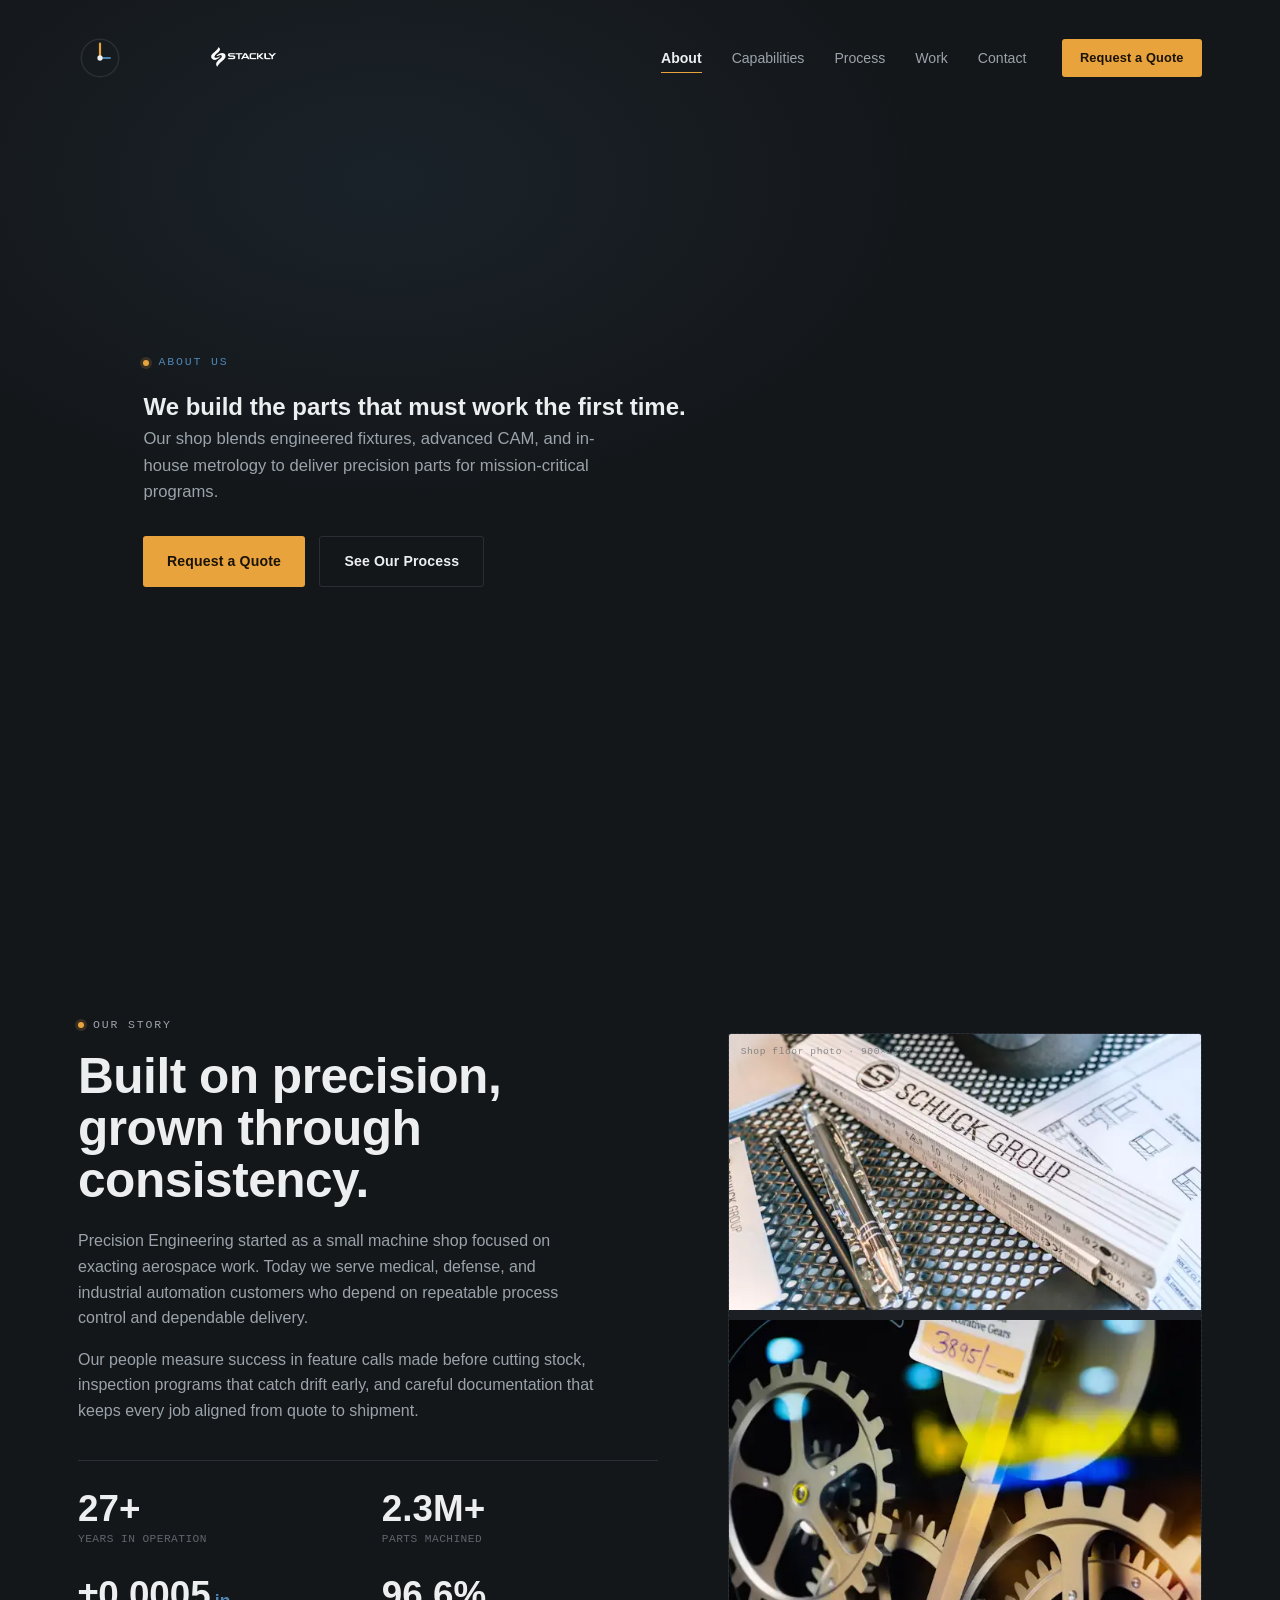
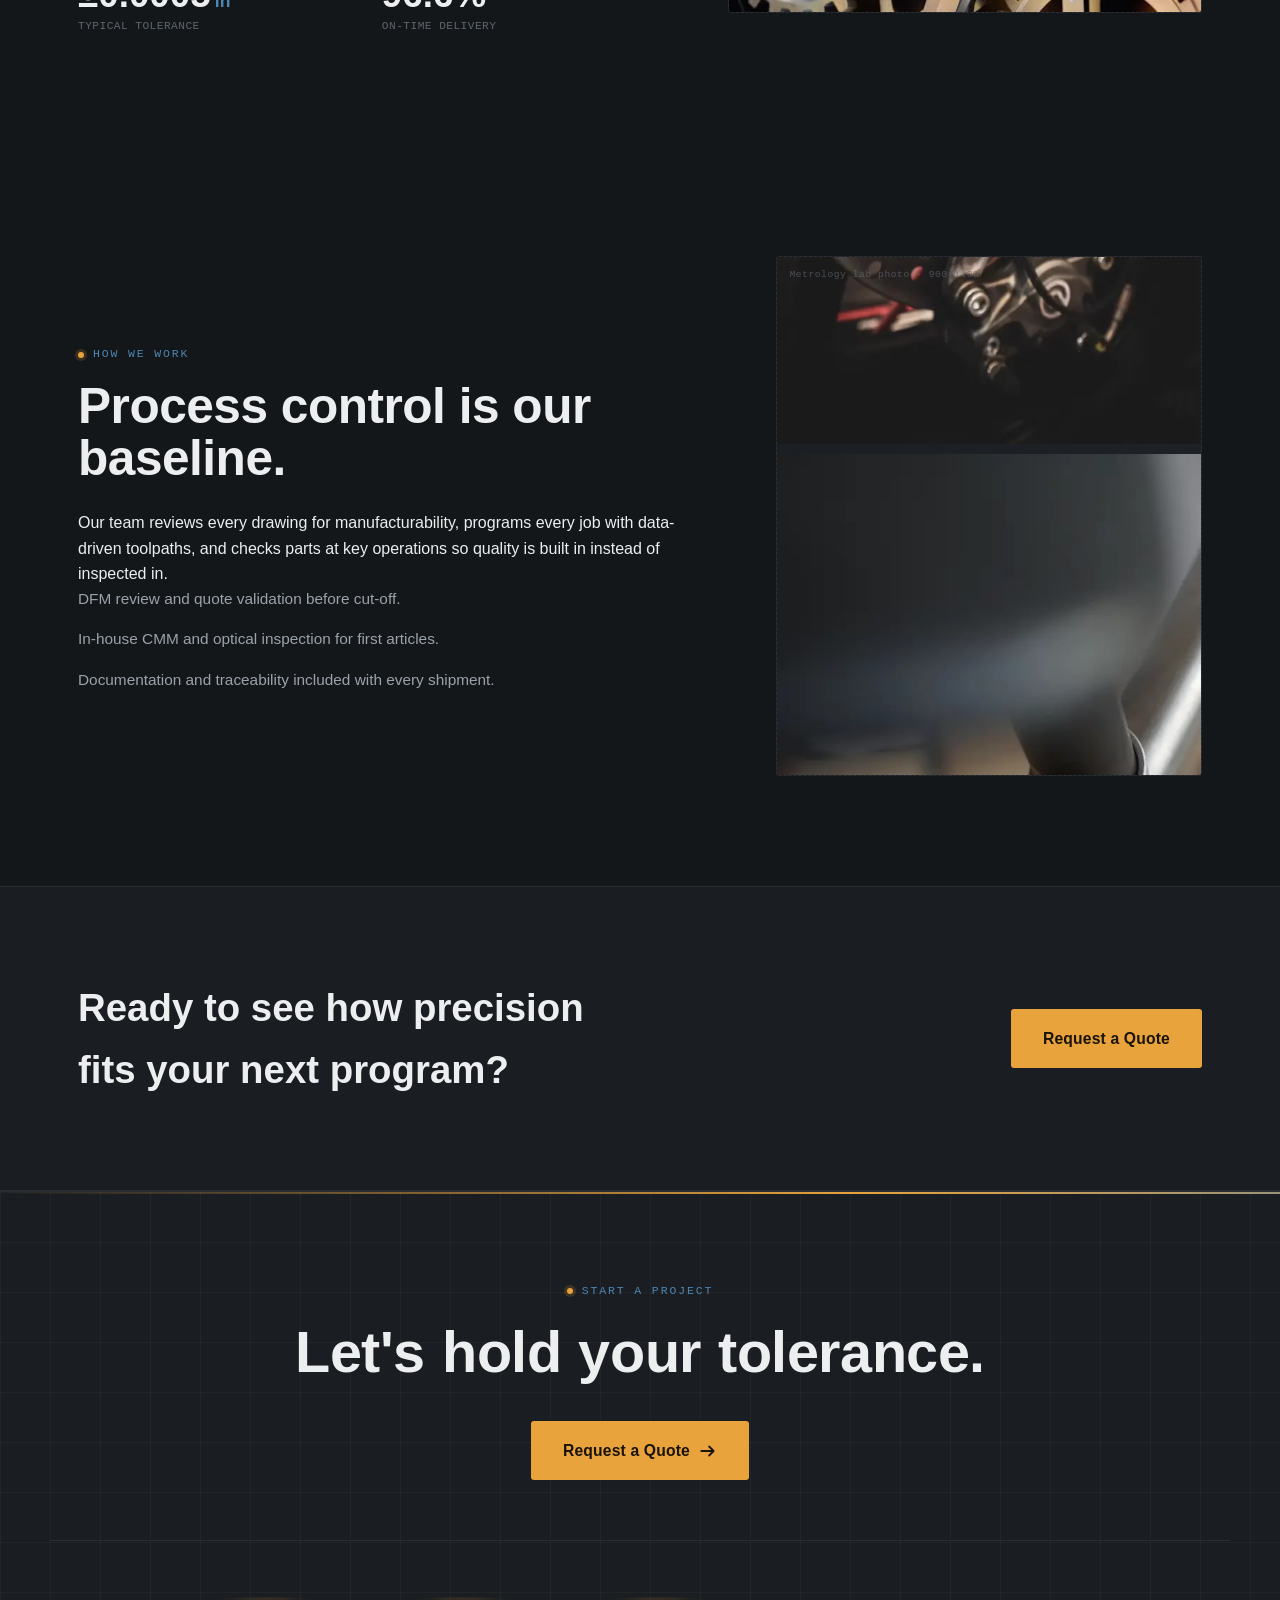
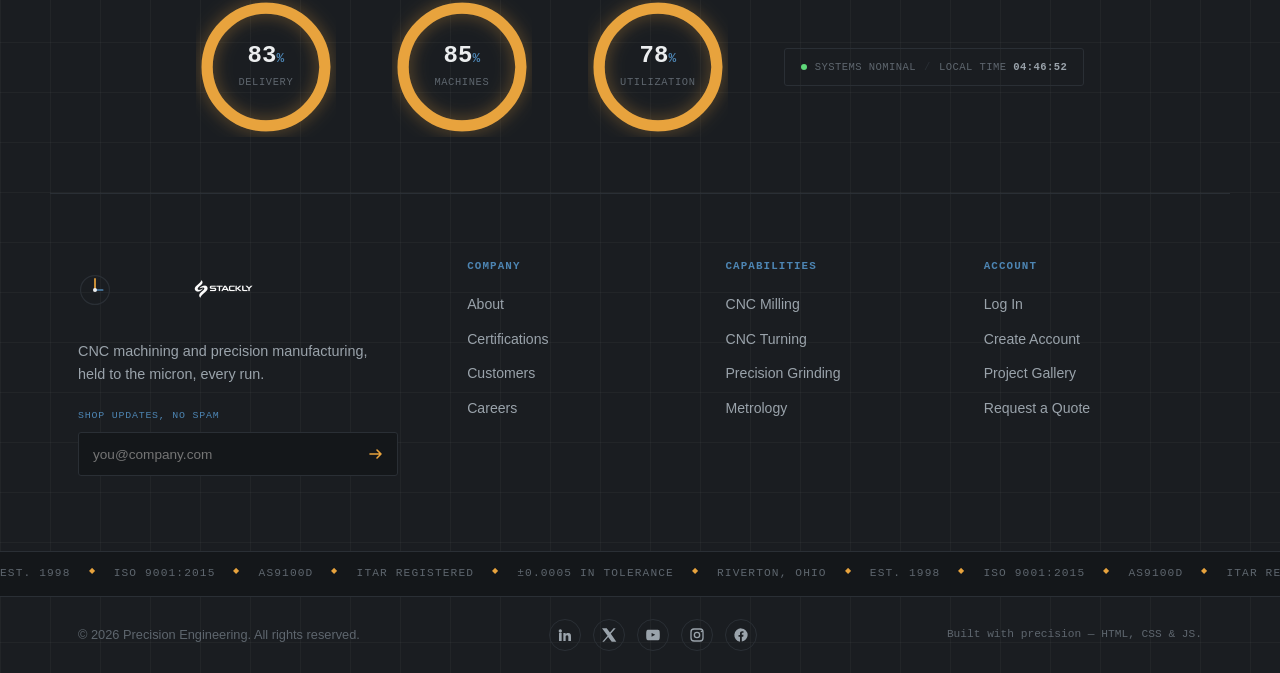
==== about.html @ ea1519b1 "first commit" ====
<!DOCTYPE html>
<html lang="en">
<head>
  <meta charset="UTF-8">
  <meta name="viewport" content="width=device-width, initial-scale=1.0">
  <title>About — Precision Engineering</title>
  <meta name="description" content="Learn about Precision Engineering's history, capabilities, quality culture, and commitment to precision manufacturing." />
  <link rel="stylesheet" href="style.css">
</head>
<body>
  <header class="site-header" id="siteHeader">
    <div class="container site-header__inner">
      <a href="index.html" class="logo">
        <span class="logo__mark" aria-hidden="true">
          <svg viewBox="0 0 40 40" width="44" height="44">
            <circle cx="20" cy="20" r="17" class="logo__mark-ring"/>
            <line x1="20" y1="20" x2="20" y2="7" class="logo__mark-tick"/>
            <line x1="20" y1="20" x2="29" y2="20" class="logo__mark-tick logo__mark-tick--minor"/>
            <circle cx="20" cy="20" r="2.4" class="logo__mark-hub"/>
          </svg>
        </span>
        <img src="logo (1).webp" alt="Precision Engineering" class="logo__img">
      </a>

      <nav class="main-nav" id="mainNav">
        <a href="about.html" class="main-nav__link"><span>About</span></a>
        <a href="capabilities.html" class="main-nav__link"><span>Capabilities</span></a>
        <a href="process.html" class="main-nav__link"><span>Process</span></a>
        <a href="work.html" class="main-nav__link"><span>Work</span></a>
        <a href="contact.html" class="main-nav__link"><span>Contact</span></a>
      </nav>

      <a href="login.html" class="btn btn--small btn--primary magnetic" data-magnetic>
        <span>Request a Quote</span>
      </a>

      <button class="nav-toggle" id="navToggle" aria-label="Toggle navigation menu" aria-expanded="false">
        <span></span><span></span><span></span>
      </button>
    </div>
  </header>

  <div class="mobile-nav" id="mobileNav">
    <nav class="mobile-nav__links">
      <a href="about.html">About</a>
      <a href="capabilities.html">Capabilities</a>
      <a href="process.html">Process</a>
      <a href="work.html">Work</a>
      <a href="contact.html">Contact</a>
    </nav>
    <a href="contact.html" class="btn btn--primary btn--block">Request a Quote</a>
  </div>

  <main>
    <section class="hero hero--page" id="aboutHero">
      <div class="container hero__inner">
        <div class="hero__copy">
          <p class="eyebrow reveal-up"><span class="eyebrow__dot"></span>ABOUT US</p>
          <h1 class="h1 reveal-up">We build the parts that must work the first time.</h1>
          <p class="hero__sub reveal-up" style="--delay:0.2s">
            Our shop blends engineered fixtures, advanced CAM, and in-house metrology to deliver precision parts for mission-critical programs.
          </p>
          <div class="hero__actions reveal-up" style="--delay:0.4s">
            <a href="contact.html" class="btn btn--primary magnetic" data-magnetic>
              <span>Request a Quote</span>
            </a>
            <a href="process.html" class="btn btn--ghost">
              <span>See Our Process</span>
            </a>
          </div>
        </div>
      </div>
    </section>

    <section class="about" id="about">
      <div class="container about__inner">
        <div class="about__copy">
          <p class="eyebrow reveal-up"><span class="eyebrow__dot"></span>OUR STORY</p>
          <h2 class="h2 reveal-up">Built on precision, grown through consistency.</h2>
          <p class="reveal-up" style="--delay:0.1s">
            Precision Engineering started as a small machine shop focused on exacting aerospace work. Today we serve medical, defense, and industrial automation customers who depend on repeatable process control and dependable delivery.
          </p>
          <p class="reveal-up" style="--delay:0.15s">
            Our people measure success in feature calls made before cutting stock, inspection programs that catch drift early, and careful documentation that keeps every job aligned from quote to shipment.
          </p>

          <div class="stat-grid reveal-up" style="--delay:0.2s">
            <div class="stat">
              <span class="stat__value" data-count-to="28" data-suffix="+">0</span>
              <span class="stat__label">Years in Operation</span>
            </div>
            <div class="stat">
              <span class="stat__value" data-count-to="2.4" data-decimals="1" data-suffix="M+">0</span>
              <span class="stat__label">Parts Machined</span>
            </div>
            <div class="stat">
              <span class="stat__value-text">±0.0005<span class="stat__unit">in</span></span>
              <span class="stat__label">Typical Tolerance</span>
            </div>
            <div class="stat">
              <span class="stat__value" data-count-to="99.2" data-decimals="1" data-suffix="%">0</span>
              <span class="stat__label">On-Time Delivery</span>
            </div>
          </div>
        </div>

        <div class="about__media reveal-up" style="--delay:0.1s">
          <div class="img-placeholder img-placeholder--tall has-image" data-label="Shop floor photo · 900×1100"><img src="webp4.webp" alt="Precision manufacturing image" />
            <div class="img-placeholder__corner img-placeholder__corner--tl has-image"><img src="webp4.webp" alt="Precision manufacturing image" /></div>
            <div class="img-placeholder__corner img-placeholder__corner--tr has-image"><img src="webp5.webp" alt="Precision manufacturing image" /></div>
            <div class="img-placeholder__corner img-placeholder__corner--bl has-image"><img src="webp6.webp" alt="Precision manufacturing image" /></div>
            <div class="img-placeholder__corner img-placeholder__corner--br has-image"><img src="webp7.webp" alt="Precision manufacturing image" /></div>
            <span class="img-placeholder__text has-image"><img src="webp8.webp" alt="Precision manufacturing image" />Add shop floor image</span>
          </div>
        </div>
      </div>
    </section>

    <section class="why" id="aboutWhy">
      <div class="container why__inner">
        <div class="why__copy">
          <p class="eyebrow reveal-up"><span class="eyebrow__dot"></span>HOW WE WORK</p>
          <h2 class="h2 reveal-up">Process control is our baseline.</h2>
          <p class="reveal-up" style="--delay:0.1s">
            Our team reviews every drawing for manufacturability, programs every job with data-driven toolpaths, and checks parts at key operations so quality is built in instead of inspected in.
          </p>
          <ul class="check-list">
            <li class="check-list__item reveal-up" style="--delay:0.15s">DFM review and quote validation before cut-off.</li>
            <li class="check-list__item reveal-up" style="--delay:0.2s">In-house CMM and optical inspection for first articles.</li>
            <li class="check-list__item reveal-up" style="--delay:0.25s">Documentation and traceability included with every shipment.</li>
          </ul>
        </div>

        <div class="about__media reveal-up" style="--delay:0.3s">
          <div class="img-placeholder img-placeholder--tall has-image" data-label="Metrology lab photo · 900×1100"><img src="webp9.webp" alt="Precision manufacturing image" />
            <span class="img-placeholder__text has-image"><img src="webp10.webp" alt="Precision manufacturing image" />Add metrology lab image</span>
          </div>
        </div>
      </div>
    </section>

    <section class="cta-banner">
      <div class="container cta-banner__inner">
        <h2 class="cta-banner__heading reveal-up">Ready to see how precision fits your next program?</h2>
        <a href="contact.html" class="btn btn--primary btn--large magnetic" data-magnetic>
          <span>Request a Quote</span>
        </a>
      </div>
    </section>
  </main>

  <footer class="site-footer">
  <div class="site-footer__grid" aria-hidden="true"></div>
  <div class="site-footer__sweep" aria-hidden="true"></div>
  <div class="site-footer__beam" aria-hidden="true"></div>

  <!-- big CTA strip with letter-hover heading -->
  <div class="container footer-cta">
    <p class="eyebrow"><span class="eyebrow__dot"></span>START A PROJECT</p>
    <h2 class="footer-cta__heading split-chars" data-split>Let's hold your tolerance.</h2>
    <a href="contact.html" class="btn btn--primary btn--large magnetic footer-cta__btn" data-magnetic>
      <span>Request a Quote</span>
      <svg width="18" height="18" viewBox="0 0 16 16"><path d="M2 8h11M9 4l4 4-4 4" stroke="currentColor" stroke-width="1.6" fill="none" stroke-linecap="round" stroke-linejoin="round"/></svg>
    </a>
  </div>

  <!-- live "control panel" gauges -->
  <div class="container footer-panel">
    <div class="gauge" data-gauge="98">
      <svg viewBox="0 0 100 100" class="gauge__svg">
        <circle cx="50" cy="50" r="42" class="gauge__track"/>
        <circle cx="50" cy="50" r="42" class="gauge__fill" data-gauge-fill/>
      </svg>
      <div class="gauge__readout">
        <span class="gauge__value" data-gauge-value>0<small>%</small></span>
        <span class="gauge__label">Delivery</span>
      </div>
    </div>
    <div class="gauge" data-gauge="100">
      <svg viewBox="0 0 100 100" class="gauge__svg">
        <circle cx="50" cy="50" r="42" class="gauge__track"/>
        <circle cx="50" cy="50" r="42" class="gauge__fill" data-gauge-fill/>
      </svg>
      <div class="gauge__readout">
        <span class="gauge__value" data-gauge-value>0<small>%</small></span>
        <span class="gauge__label">Machines  </span>
      </div>
    </div>
    <div class="gauge" data-gauge="92">
      <svg viewBox="0 0 100 100" class="gauge__svg">
        <circle cx="50" cy="50" r="42" class="gauge__track"/>
        <circle cx="50" cy="50" r="42" class="gauge__fill" data-gauge-fill/>
      </svg>
      <div class="gauge__readout">
        <span class="gauge__value" data-gauge-value>0<small>%</small></span>
        <span class="gauge__label"> Utilization</span>
      </div>
    </div>

    <div class="footer-status" id="footerStatus">
      <span class="footer-status__dot"></span>
      <span>SYSTEMS NOMINAL</span>
      <span class="footer-status__sep">/</span>
      <span>LOCAL TIME <strong id="footerClock">00:00:00</strong></span>
    </div>
  </div>

  <div class="container site-footer__top">
    <div class="footer-brand">
      <a href="index.html" class="logo logo--footer">
        <span class="logo__mark" aria-hidden="true">
          <svg viewBox="0 0 40 40" width="34" height="34">
            <circle cx="20" cy="20" r="17" class="logo__mark-ring"/>
            <line x1="20" y1="20" x2="20" y2="7" class="logo__mark-tick"/>
            <line x1="20" y1="20" x2="29" y2="20" class="logo__mark-tick logo__mark-tick--minor"/>
            <circle cx="20" cy="20" r="2.4" class="logo__mark-hub"/>
          </svg>
        </span>
        <img src="logo (1).webp" alt="Precision Engineering" class="logo__img">
      </a>
      <p class="footer-brand__tagline">CNC machining and precision manufacturing,<br>held to the micron, every run.</p>

      <form class="footer-newsletter" id="footerNewsletter">
        <label for="footerEmail" class="footer-newsletter__label">Shop updates, no spam</label>
        <div class="footer-newsletter__field">
          <input type="email" id="footerEmail" placeholder="you@company.com" required
            pattern="^[a-zA-Z0-9._%+-]+@[a-zA-Z0-9.-]+\.[a-zA-Z]{2,}$"
            title="Please enter a valid email address, like name@example.com">
          <button type="submit" aria-label="Subscribe">
            <svg width="16" height="16" viewBox="0 0 16 16"><path d="M2 8h11M9 4l4 4-4 4" stroke="currentColor" stroke-width="1.6" fill="none" stroke-linecap="round" stroke-linejoin="round"/></svg>
          </button>
        </div>
        <p class="footer-newsletter__confirm" id="footerNewsletterConfirm"></p>
      </form>
    </div>

    <nav class="footer-col">
      <h4 class="footer-col__title">Company</h4>
      <a href="about.html">About</a>
      <a href="index.html#why">Certifications</a>
      <a href="index.html#testimonials">Customers</a>
      <a href="contact.html">Careers</a>
    </nav>

    <nav class="footer-col">
      <h4 class="footer-col__title">Capabilities</h4>
      <a href="404error.html">CNC Milling</a>
      <a href="404error.html">CNC Turning</a>
      <a href="404error.html">Precision Grinding</a>
      <a href="404error.html">Metrology</a>
    </nav>

    <nav class="footer-col">
      <h4 class="footer-col__title">Account</h4>
      <a href="404error.html">Log In</a>
      <a href="404error.html">Create Account</a>
      <a href="404error.html">Project Gallery</a>
      <a href="404error.html">Request a Quote</a>
    </nav>
  </div>

  <!-- scrolling spec ticker -->
  <div class="footer-ticker">
    <div class="footer-ticker__track">
      <span>EST. 1998</span><span class="footer-ticker__sep">&#9670;</span>
      <span>ISO 9001:2015</span><span class="footer-ticker__sep">&#9670;</span>
      <span>AS9100D</span><span class="footer-ticker__sep">&#9670;</span>
      <span>ITAR REGISTERED</span><span class="footer-ticker__sep">&#9670;</span>
      <span>&plusmn;0.0005 IN TOLERANCE</span><span class="footer-ticker__sep">&#9670;</span>
      <span>RIVERTON, OHIO</span><span class="footer-ticker__sep">&#9670;</span>
      <span>EST. 1998</span><span class="footer-ticker__sep">&#9670;</span>
      <span>ISO 9001:2015</span><span class="footer-ticker__sep">&#9670;</span>
      <span>AS9100D</span><span class="footer-ticker__sep">&#9670;</span>
      <span>ITAR REGISTERED</span><span class="footer-ticker__sep">&#9670;</span>
      <span>&plusmn;0.0005 IN TOLERANCE</span><span class="footer-ticker__sep">&#9670;</span>
      <span>RIVERTON, OHIO</span><span class="footer-ticker__sep">&#9670;</span>
    </div>
  </div>

  <div class="container site-footer__bottom">
    <p>&copy; <span id="footerYear">2026</span> Precision Engineering. All rights reserved.</p>
    <div class="footer-socials">
      <a href="404error.html" aria-label="LinkedIn" class="footer-social"><svg width="16" height="16" viewBox="0 0 24 24"><path fill="currentColor" d="M4.98 3.5a2.5 2.5 0 1 1 0 5 2.5 2.5 0 0 1 0-5zM3 9h4v12H3V9zm6.5 0H13v1.8h.06c.6-1.1 2-1.8 3.7-1.8 3.6 0 4.24 2 4.24 5.5V21H17v-5.6c0-1.3 0-3-1.9-3s-2.1 1.4-2.1 2.9V21H9.5V9z"/></svg></a>
      <a href="404error.html" aria-label="X / Twitter" class="footer-social"><svg width="16" height="16" viewBox="0 0 24 24"><path fill="currentColor" d="M18.9 2H22l-7.3 8.3L23 22h-6.9l-5.4-7-6.2 7H2l7.8-8.9L1.5 2h7l4.9 6.4L18.9 2z"/></svg></a>
      <a href="404error.html" aria-label="YouTube" class="footer-social"><svg width="16" height="16" viewBox="0 0 24 24"><path fill="currentColor" d="M22 7.2s-.2-1.6-.8-2.2c-.8-.8-1.7-.8-2.1-.9C16 4 12 4 12 4s-4 0-7.1.1c-.4 0-1.3.1-2.1.9C2.2 5.6 2 7.2 2 7.2S1.8 9 1.8 10.9v2.2c0 1.9.2 3.7.2 3.7s.2 1.6.8 2.2c.8.8 1.9.8 2.3.9C6.5 20 12 20 12 20s4 0 7.1-.1c.4 0 1.3-.1 2.1-.9.6-.6.8-2.2.8-2.2s.2-1.8.2-3.7v-2.2c0-1.9-.2-3.7-.2-3.7zM9.9 14.6V8.9l5.4 2.9-5.4 2.8z"/></svg></a>
      <a href="404error.html" aria-label="Instagram" class="footer-social"><svg width="16" height="16" viewBox="0 0 24 24"><path fill="currentColor" d="M7.5 2h9A5.5 5.5 0 0 1 22 7.5v9A5.5 5.5 0 0 1 16.5 22h-9A5.5 5.5 0 0 1 2 16.5v-9A5.5 5.5 0 0 1 7.5 2zm0 2A3.5 3.5 0 0 0 4 7.5v9A3.5 3.5 0 0 0 7.5 20h9a3.5 3.5 0 0 0 3.5-3.5v-9A3.5 3.5 0 0 0 16.5 4h-9zm11.25 1.5a1.125 1.125 0 1 1 0 2.25 1.125 1.125 0 0 1 0-2.25zM12 7a5 5 0 1 1 0 10 5 5 0 0 1 0-10zm0 2a3 3 0 1 0 0 6 3 3 0 0 0 0-6z"/></svg></a>
      <a href="404error.html" aria-label="Facebook" class="footer-social"><svg width="16" height="16" viewBox="0 0 24 24"><path fill="currentColor" d="M22 12a10 10 0 1 0-11.5 9.95V14.7h-2.2v-2.7h2.2V9.8c0-2.18 1.3-3.4 3.3-3.4.95 0 1.95.17 1.95.17v2.15h-1.1c-1.1 0-1.45.69-1.45 1.4v1.68h2.5l-.4 2.7h-2.1v7.26A10 10 0 0 0 22 12Z"/></svg></a>
    </div>
    <p class="footer-fineprint">Built with precision &mdash; HTML, CSS &amp; JS.</p>
  </div>
</footer>

  <button class="back-to-top" id="backToTop" aria-label="Back to top">
    <svg viewBox="0 0 48 48" width="44" height="44" class="back-to-top__ring">
      <circle cx="24" cy="24" r="21" class="back-to-top__track"/>
      <circle cx="24" cy="24" r="21" class="back-to-top__fill" id="backToTopFill"/>
    </svg>
    <svg width="16" height="16" viewBox="0 0 16 16" class="back-to-top__arrow"><path d="M8 13V3M3 7l5-5 5 5" fill="none" stroke="currentColor" stroke-width="1.6" stroke-linecap="round" stroke-linejoin="round"/></svg>
  </button>

  <script src="script.js"></script>
</body>
</html>
---- style.css ----
/* =====================================================
   PRECISION ENGINEERING — MAIN STYLESHEET
   (includes auth/login/signup page styles below)
===================================================== */
/* =====================================================
   PRECISION ENGINEERING — STYLESHEET
   Token system: graphite + blueprint-blue + calibration-amber
   Type: Big Shoulders Display / IBM Plex Sans / IBM Plex Mono
===================================================== */

:root {
  /* color */
  --bg: #14171a;
  --bg-alt: #1a1d21;
  --bg-raised: #20242a;
  --ink: #eceeef;
  --ink-dim: #9aa3ab;
  --ink-faint: #5e666e;
  --line: #2a2f35;
  --line-soft: rgba(255,255,255,0.06);
  --blueprint: #4d85b3;
  --blueprint-dim: rgba(77,133,179,0.18);
  --amber: #e8a33d;
  --amber-soft: rgba(232,163,61,0.16);
  --amber-ink: #1a1306;

  /* type */
  --f-display: "Big Shoulders Display", sans-serif;
  --f-body: "IBM Plex Sans", -apple-system, sans-serif;
  --f-mono: "IBM Plex Mono", monospace;

  /* layout */
  --container: 1180px;
  --radius: 3px;
  --ease: cubic-bezier(.22,.9,.24,1);
  --ease-spring: cubic-bezier(.34,1.56,.64,1);
}

* { margin: 0; padding: 0; box-sizing: border-box; }

html { scroll-behavior: smooth; }

@media (prefers-reduced-motion: reduce) {
  html { scroll-behavior: auto; }
  *, *::before, *::after { animation-duration: 0.001ms !important; animation-iteration-count: 1 !important; transition-duration: 0.001ms !important; }
}

body {
  background: var(--bg);
  color: var(--ink);
  font-family: var(--f-body);
  font-size: 16px;
  line-height: 1.6;
  -webkit-font-smoothing: antialiased;
  overflow-x: hidden;
}

body.lock-scroll { overflow: hidden; }

img, svg { display: block; max-width: 100%; }

a { color: inherit; text-decoration: none; }

ul { list-style: none; }

button { font-family: inherit; cursor: pointer; background: none; border: none; color: inherit; }

input, textarea { font-family: inherit; font-size: 0.95rem; color: var(--ink); }

.container {
  max-width: var(--container);
  margin: 0 auto;
  padding: 0 28px;
}

.feature-panel {
  overflow: hidden;
  padding: 100px 0;
}
.feature-panel .container {
  max-width: 1180px;
  margin: 0 auto;
  padding: 0 28px;
}
.feature-panel__inner {
  display: grid;
  grid-template-columns: minmax(0, 1fr) minmax(0, 1fr);
  gap: 40px;
  align-items: center;
}
.feature-panel:not(.feature-panel--reverse) .feature-panel__copy {
  grid-column: 1;
}
.feature-panel:not(.feature-panel--reverse) .feature-panel__media {
  grid-column: 2;
}
.feature-panel--reverse .feature-panel__copy {
  grid-column: 2;
}
.feature-panel--reverse .feature-panel__media {
  grid-column: 1;
}
.feature-panel__copy {
  max-width: 420px;
}
.feature-panel--compact .feature-panel__copy {
  max-width: 380px;
}
.feature-panel__media {
  width: 100%;
  max-width: 320px;
  justify-self: center;
}
.feature-panel--compact .feature-panel__media {
  max-width: 280px;
}
.feature-panel__media img {
  width: 100%;
  height: auto;
  object-fit: cover;
  border-radius: 10px;
}
.feature-panel__copy p,
.feature-panel__copy .h2 {
  word-break: break-word;
}
.feature-panel__copy .h2 {
  line-height: 1.05;
}

@media (max-width: 980px) {
  .feature-panel__inner {
    grid-template-columns: 1fr;
  }
  .feature-panel__copy,
  .feature-panel__media {
    max-width: 100%;
  }
  .feature-panel__media {
    justify-self: stretch;
  }
}

.image-grid {
  display: grid;
  grid-template-columns: repeat(3, minmax(0, 1fr));
  gap: 24px;
  margin-top: 46px;
}
.image-card {
  background: var(--bg-alt);
  border: 1px solid var(--line);
  border-radius: 18px;
  overflow: hidden;
}
.image-card__media {
  width: 100%;
  aspect-ratio: 4/3;
}
.image-card__media img {
  width: 100%;
  height: 100%;
  object-fit: cover;
}
.image-card__copy {
  padding: 22px;
}
.image-card__copy h3 {
  font-family: var(--f-display);
  font-size: 1.12rem;
  margin-bottom: 10px;
}
.image-card__copy p {
  color: var(--ink-dim);
  font-size: 0.95rem;
  line-height: 1.6;
}

@media (max-width: 980px) {
  .image-grid {
    grid-template-columns: 1fr;
  }
}

.h2 {
  font-family: var(--f-display);
  font-weight: 700;
  font-size: clamp(2rem, 4.2vw, 3.1rem);
  line-height: 1.05;
  letter-spacing: -0.01em;
  color: var(--ink);
}

em { font-style: normal; color: var(--amber); }

/* animated shimmer emphasis text */
.shimmer-text {
  background: linear-gradient(100deg, var(--amber) 30%, #fff 50%, var(--amber) 70%);
  background-size: 220% auto;
  -webkit-background-clip: text; background-clip: text; -webkit-text-fill-color: transparent;
  animation: shimmerSweep 3.4s linear infinite;
}
@keyframes shimmerSweep { 0% { background-position: 0% 0; } 100% { background-position: -220% 0; } }

/* typing-cursor eyebrow */
.eyebrow--typed::after {
  content: ""; display: inline-block; width: 7px; height: 13px; margin-left: 2px;
  background: var(--amber); vertical-align: -2px;
  animation: typeCursorBlink 1s steps(1) infinite;
}
@keyframes typeCursorBlink { 0%, 49% { opacity: 1; } 50%, 100% { opacity: 0; } }

/* per-letter split hover effect (applied via JS to [data-split]) */
.split-chars { display: inline-block; }
.char {
  display: inline-block;
  transition: transform .3s var(--ease-spring), color .3s ease;
  will-change: transform;
}
.char:hover {
  transform: translateY(-0.18em) rotate(-4deg) scale(1.08);
  color: var(--amber);
}
.char--jump {
  animation: charJump 1.4s ease-in-out infinite;
}
.char--space { width: 0.3em; }

@keyframes charJump {
  0%, 100% { transform: translateY(0); }
  40% { transform: translateY(-0.25em) rotate(-2deg); }
  55% { transform: translateY(0.05em) rotate(1deg); }
}

.eyebrow {
  display: inline-flex;
  align-items: center;
  gap: 9px;
  font-family: var(--f-mono);
  font-size: 0.72rem;
  font-weight: 500;
  letter-spacing: 0.16em;
  color: var(--blueprint);
  margin-bottom: 16px;
}
.eyebrow__dot {
  width: 6px; height: 6px; border-radius: 50%;
  background: var(--amber);
  box-shadow: 0 0 0 3px var(--amber-soft);
  flex-shrink: 0;
}

/* =====================================================
   SCROLL REVEAL
===================================================== */
.reveal-up {
  opacity: 0;
  transform: translateY(26px);
  transition: opacity .8s var(--ease), transform .8s var(--ease);
  transition-delay: var(--delay, 0s);
}
.reveal-up.in-view { opacity: 1; transform: translateY(0); }

.reveal-line { display: block; overflow: hidden; }
.reveal-line__inner {
  display: block;
  transform: translateY(110%);
  transition: transform .9s var(--ease);
  transition-delay: var(--delay, 0s);
}
.reveal-line.in-view .reveal-line__inner,
.hero__headline.in-view .reveal-line__inner { transform: translateY(0); }

/* =====================================================
   PRELOADER
===================================================== */
.preloader {
  position: fixed; inset: 0; z-index: 9999;
  background: var(--bg);
  display: flex; align-items: center; justify-content: center;
  transition: opacity .6s var(--ease), visibility .6s var(--ease);
}
.preloader.is-done { opacity: 0; visibility: hidden; pointer-events: none; }
.preloader__inner { display: flex; flex-direction: column; align-items: center; gap: 14px; }
.preloader__dial { overflow: visible; }
.preloader__ring-track, .preloader__ring-fill {
  fill: none; stroke-width: 2.5; transform-origin: 60px 60px; transform: rotate(-90deg);
}
.preloader__ring-track { stroke: var(--line); }
.preloader__ring-fill {
  stroke: var(--amber);
  stroke-dasharray: 326.7;
  stroke-dashoffset: 326.7;
  transition: stroke-dashoffset .2s linear;
}
.preloader__needle { stroke: var(--blueprint); stroke-width: 2; stroke-linecap: round; transform-origin: 60px 60px; transition: transform .2s linear; }
.preloader__hub { fill: var(--ink); }
.preloader__label { font-family: var(--f-mono); font-size: 0.7rem; letter-spacing: 0.18em; color: var(--ink-dim); }
.preloader__pct { font-family: var(--f-mono); font-size: 1rem; color: var(--ink); }

/* =====================================================
   CURSOR RETICLE (desktop only)
===================================================== */
.cursor-dot, .cursor-ring {
  position: fixed; top: 0; left: 0; pointer-events: none; z-index: 9998;
  transform: translate(-50%, -50%);
  border-radius: 50%;
  transition: opacity .2s ease;
  opacity: 0;
}
.cursor-dot { width: 5px; height: 5px; background: var(--amber); }
.cursor-ring {
  width: 30px; height: 30px;
  border: 1px solid var(--blueprint);
  transition: width .25s var(--ease-spring), height .25s var(--ease-spring), opacity .2s ease, border-color .25s ease;
}
.cursor-ring.is-active { width: 50px; height: 50px; border-color: var(--amber); }
.has-cursor .cursor-dot, .has-cursor .cursor-ring { opacity: 1; }

/* =====================================================
   HEADER / NAV
===================================================== */
.site-header {
  position: fixed; top: 0; left: 0; right: 0; z-index: 500;
  padding: 22px 0;
  transition: padding .35s var(--ease), background .35s var(--ease), border-color .35s var(--ease);
  border-bottom: 1px solid transparent;
}
.site-header.is-scrolled {
  padding: 13px 0;
  background: rgba(20,23,26,0.86);
  backdrop-filter: blur(10px);
  border-bottom-color: var(--line);
}
.site-header__inner { display: flex; align-items: center; gap: 36px; }

.logo { display: flex; align-items: center; gap: 12px; flex-shrink: 0; }
..logo__mark { display: inline-flex; transition: transform .5s var(--ease-spring); }
.logo:hover .logo__mark { transform: rotate(95deg); }
.logo__mark-ring { fill: none; stroke: var(--line); stroke-width: 1.4; }
.logo__mark-tick { stroke: var(--amber); stroke-width: 2; stroke-linecap: round; }
.logo__mark-tick--minor { stroke: var(--blueprint); }
.logo__mark-hub { fill: var(--ink); }
.logo__img {
  display: block;
  width: 220px;
  height: auto;
  max-height: 72px;
  object-fit: contain;
}
.logo--footer .logo__img {
  width: 200px;
  max-height: 64px;
}
.logo__text {
  display: none;
}

.main-nav { display: flex; gap: 30px; margin-left: auto; }
.main-nav__link {
  position: relative; font-size: 0.88rem; font-weight: 500; color: var(--ink-dim);
  padding: 4px 0; transition: color .25s ease;
}
.main-nav__link span { position: relative; }
.main-nav__link::after {
  content: ""; position: absolute; left: 0; bottom: 0; height: 1px; width: 100%;
  background: var(--amber); transform: scaleX(0); transform-origin: left;
  transition: transform .35s var(--ease);
}
.main-nav__link:hover { color: var(--ink); }
.main-nav__link:hover::after { transform: scaleX(1); }
.main-nav__link.active { color: var(--ink); font-weight: 700; }
.main-nav__link.active::after { transform: scaleX(1); }
.mobile-nav__links a.active { color: var(--amber); font-weight: 700; }

.nav-toggle { display: none; flex-direction: column; gap: 5px; width: 26px; padding: 4px; flex-shrink: 0; }
.nav-toggle span { display: block; height: 2px; width: 100%; background: var(--ink); transition: transform .3s var(--ease), opacity .3s ease; }
.nav-toggle.is-open span:nth-child(1) { transform: translateY(7px) rotate(45deg); }
.nav-toggle.is-open span:nth-child(2) { opacity: 0; }
.nav-toggle.is-open span:nth-child(3) { transform: translateY(-7px) rotate(-45deg); }

.mobile-nav {
  position: fixed; inset: 0; z-index: 480;
  background: var(--bg-alt);
  display: flex; flex-direction: column; justify-content: center; align-items: center; gap: 36px;
  transform: translateY(-100%);
  transition: transform .5s var(--ease);
}
.mobile-nav.is-open { transform: translateY(0); }
.mobile-nav__links { display: flex; flex-direction: column; align-items: center; gap: 22px; }
.mobile-nav__links a { font-family: var(--f-display); font-size: 1.8rem; font-weight: 700; color: var(--ink); }
.mobile-nav__links a:hover { color: var(--amber); }

/* =====================================================
   BUTTONS
===================================================== */
.btn {
  display: inline-flex; align-items: center; justify-content: center; gap: 9px;
  font-size: 0.88rem; font-weight: 600; letter-spacing: 0.01em;
  padding: 13px 24px; border-radius: var(--radius);
  white-space: nowrap; transition: transform .3s var(--ease), background .3s ease, color .3s ease, border-color .3s ease;
  position: relative; overflow: hidden;
}
.btn svg { transition: transform .3s var(--ease); flex-shrink: 0; }
.btn--primary { background: var(--amber); color: var(--amber-ink); }
.btn--primary:hover { background: #f0b258; }
.btn--primary:hover svg { transform: translateX(3px); }
.btn--ghost { border: 1px solid var(--line); color: var(--ink); }
.btn--ghost:hover { border-color: var(--blueprint); color: var(--blueprint); background: var(--blueprint-dim); }
.btn--small { padding: 9px 18px; font-size: 0.8rem; }
.btn--large { padding: 17px 32px; font-size: 0.98rem; }
.btn--block { width: 100%; }

.magnetic { will-change: transform; }

/* =====================================================
   HERO
===================================================== */
.hero {
  position: relative;
  min-height: 100vh;
  display: flex; align-items: center;
  padding: 140px 0 70px;
  overflow: hidden;
  background: radial-gradient(ellipse 70% 60% at 30% 20%, rgba(77,133,179,0.10), transparent 60%);
}
.hero__grid {
  position: absolute; inset: -10% -10%;
  background-image:
    linear-gradient(var(--line-soft) 1px, transparent 1px),
    linear-gradient(90deg, var(--line-soft) 1px, transparent 1px);
  background-size: 44px 44px;
  mask-image: radial-gradient(ellipse 60% 55% at 60% 45%, black 0%, transparent 75%);
  -webkit-mask-image: radial-gradient(ellipse 60% 55% at 60% 45%, black 0%, transparent 75%);
  transition: transform .3s linear;
}
.hero__glow {
  position: absolute; width: 600px; height: 600px; right: -160px; top: 10%;
  background: radial-gradient(circle, var(--amber-soft), transparent 70%);
  filter: blur(10px); pointer-events: none;
}
.hero__inner {
  position: relative; z-index: 2;
  display: grid; grid-template-columns: 1.15fr 0.85fr; gap: 50px; align-items: center;
}
.hero__headline {
  font-family: var(--f-display); font-weight: 700;
  font-size: clamp(2.6rem, 6.4vw, 4.6rem);
  line-height: 1.04; letter-spacing: -0.015em; color: var(--ink);
  margin-bottom: 22px;
}
.hero__sub { max-width: 480px; color: var(--ink-dim); font-size: 1.04rem; margin-bottom: 30px; }
.hero__actions { display: flex; gap: 14px; flex-wrap: wrap; margin-bottom: 36px; }

.hero__stamp {
  display: inline-flex; flex-direction: column; gap: 2px;
  border: 1px solid var(--line); border-left: 2px solid var(--amber);
  padding: 12px 18px; border-radius: 2px; background: rgba(255,255,255,0.02);
}
.hero__stamp-value { font-family: var(--f-mono); font-size: 1.05rem; font-weight: 600; color: var(--amber); }
.hero__stamp-label { font-family: var(--f-mono); font-size: 0.66rem; color: var(--ink-faint); letter-spacing: 0.02em; }

/* dial — signature element */
.hero__instrument { display: flex; flex-direction: column; align-items: center; gap: 14px; }
.dial { position: relative; width: min(310px, 80vw); aspect-ratio: 1; }
.dial__svg { filter: drop-shadow(0 20px 50px rgba(0,0,0,0.45)); }
.dial__face { fill: var(--bg-alt); stroke: var(--line); stroke-width: 1.5; }
.dial__inner-ring { fill: none; stroke: var(--line); stroke-width: 1; }
.dial__tick { stroke: var(--ink-faint); stroke-width: 1.4; }
.dial__tick--major { stroke: var(--blueprint); stroke-width: 2; }
.dial__needle {
  stroke: var(--amber); stroke-width: 2.5; stroke-linecap: round;
  transform-origin: 120px 120px;
  transition: transform .12s ease-out;
  filter: drop-shadow(0 0 6px rgba(232,163,61,0.55));
}
.dial__hub { fill: var(--ink); stroke: var(--bg-alt); stroke-width: 2; }
.dial__readout {
  position: absolute; inset: 0; display: flex; flex-direction: column;
  align-items: center; justify-content: center; gap: 3px; text-align: center;
  pointer-events: none;
}
.dial__readout-label { font-family: var(--f-mono); font-size: 0.6rem; letter-spacing: 0.16em; color: var(--blueprint); }
.dial__readout-value { font-family: var(--f-mono); font-size: 1.5rem; font-weight: 600; color: var(--ink); }
.dial__readout-sub { font-family: var(--f-mono); font-size: 0.62rem; color: var(--ink-faint); }
.dial__readout-sub span { color: var(--amber); }
.dial__hint { font-family: var(--f-mono); font-size: 0.66rem; letter-spacing: 0.1em; color: var(--ink-faint); text-transform: uppercase; }

.hero__scroll-cue {
  position: absolute; bottom: 36px; left: 28px; z-index: 2;
  display: flex; align-items: center; gap: 10px;
  color: var(--ink-faint); transition: color .3s ease;
}
.hero__scroll-cue:hover { color: var(--amber); }
.hero__scroll-cue-line { position: relative; width: 1px; height: 46px; background: var(--line); overflow: hidden; }
.hero__scroll-cue-dot { position: absolute; top: 0; left: -1.5px; width: 4px; height: 14px; background: var(--amber); border-radius: 2px; animation: scrollDot 2.2s ease-in-out infinite; }
@keyframes scrollDot { 0% { transform: translateY(-100%); } 60% { transform: translateY(120%); } 100% { transform: translateY(120%); } }
.hero__scroll-cue-text { writing-mode: vertical-rl; font-family: var(--f-mono); font-size: 0.62rem; letter-spacing: 0.2em; }

/* =====================================================
   MARQUEE
===================================================== */
.marquee {
  background: var(--bg-alt);
  border-top: 1px solid var(--line); border-bottom: 1px solid var(--line);
  overflow: hidden; padding: 16px 0;
}
.marquee__track {
  display: flex; gap: 14px; white-space: nowrap; width: max-content;
  font-family: var(--f-mono); font-size: 0.78rem; letter-spacing: 0.08em; color: var(--ink-dim);
  animation: marqueeScroll 32s linear infinite;
}
.marquee:hover .marquee__track { animation-play-state: paused; }
.marquee__sep { color: var(--amber); }
@keyframes marqueeScroll { from { transform: translateX(0); } to { transform: translateX(-50%); } }

/* =====================================================
   SECTION HEAD (shared)
===================================================== */
.section-head { max-width: 640px; margin-bottom: 56px; }
.section-head__sub { color: var(--ink-dim); margin-top: 14px; font-size: 1.02rem; }

section { padding: 110px 0; position: relative; }

/* =====================================================
   ABOUT
===================================================== */
.about__inner { display: grid; grid-template-columns: 1.1fr 0.9fr; gap: 70px; align-items: center; }
.about__copy p { color: var(--ink-dim); margin-bottom: 16px; max-width: 520px; }
.about__copy .h2 { margin-bottom: 22px; }

.stat-grid { display: grid; grid-template-columns: repeat(2, 1fr); gap: 28px; margin-top: 36px; padding-top: 30px; border-top: 1px solid var(--line); }
.stat { display: flex; flex-direction: column; gap: 4px; }
.stat__value, .stat__value-text {
  font-family: var(--f-display); font-weight: 700; font-size: 2.3rem; color: var(--ink); line-height: 1;
}
.stat__unit { font-size: 1.1rem; color: var(--blueprint); margin-left: 4px; }
.stat__label { font-family: var(--f-mono); font-size: 0.7rem; letter-spacing: 0.04em; color: var(--ink-faint); text-transform: uppercase; }

/* =====================================================
   IMAGE PLACEHOLDERS (shared component)
===================================================== */
.img-placeholder {
  position: relative;
  border: 1.5px dashed var(--line);
  background: linear-gradient(135deg, var(--bg-alt), var(--bg-raised));
  display: flex; flex-direction: column; align-items: center; justify-content: center; gap: 10px;
  color: var(--ink-faint);
  overflow: hidden;
  transition: border-color .35s ease, color .35s ease;
}
.img-placeholder::before {
  content: attr(data-label);
  position: absolute; top: 10px; left: 12px;
  font-family: var(--f-mono); font-size: 0.6rem; letter-spacing: 0.06em;
  color: var(--ink-faint); opacity: 0.7;
}
.img-placeholder:hover { border-color: var(--blueprint); color: var(--blueprint); }
.img-placeholder__icon { opacity: 0.6; transition: opacity .3s ease; }
.img-placeholder:hover .img-placeholder__icon { opacity: 1; }
.img-placeholder__text { font-family: var(--f-mono); font-size: 0.66rem; letter-spacing: 0.05em; }
.img-placeholder__corner {
  position: absolute; width: 16px; height: 16px;
  border-color: var(--amber); opacity: 0; transition: opacity .3s ease, transform .35s var(--ease);
}
.img-placeholder:hover .img-placeholder__corner { opacity: 1; }
.img-placeholder__corner--tl { top: 8px; left: 8px; border-top: 2px solid; border-left: 2px solid; transform: translate(6px,6px); }
.img-placeholder__corner--tr { top: 8px; right: 8px; border-top: 2px solid; border-right: 2px solid; transform: translate(-6px,6px); }
.img-placeholder__corner--bl { bottom: 8px; left: 8px; border-bottom: 2px solid; border-left: 2px solid; transform: translate(6px,-6px); }
.img-placeholder__corner--br { bottom: 8px; right: 8px; border-bottom: 2px solid; border-right: 2px solid; transform: translate(-6px,-6px); }
.img-placeholder:hover .img-placeholder__corner--tl,
.img-placeholder:hover .img-placeholder__corner--tr,
.img-placeholder:hover .img-placeholder__corner--bl,
.img-placeholder:hover .img-placeholder__corner--br { transform: translate(0,0); }

.img-placeholder--tall { aspect-ratio: 9/11; width: 100%; border-radius: var(--radius); }
.img-placeholder--work { aspect-ratio: 4/3; width: 100%; border-radius: var(--radius); }
.img-placeholder--map { aspect-ratio: 5/3; width: 100%; border-radius: var(--radius); margin-top: 24px; }
.img-placeholder--avatar { width: 44px; height: 44px; border-radius: 50%; flex-shrink: 0; border-width: 1px; }
.img-placeholder--avatar::before { display: none; }

/* =====================================================
   CAPABILITIES
===================================================== */
.cap-grid { display: grid; grid-template-columns: repeat(3, 1fr); gap: 1px; background: var(--line); border: 1px solid var(--line); border-radius: var(--radius); overflow: hidden; }
.cap-card {
  background: var(--bg);
  padding: 36px 30px;
  transition: background .35s ease, transform .35s var(--ease);
  transform-style: preserve-3d;
  will-change: transform;
}
.cap-card:hover { background: var(--bg-alt); }
.cap-card__icon { color: var(--blueprint); margin-bottom: 22px; transition: color .35s ease; }
.cap-card:hover .cap-card__icon { color: var(--amber); }
.draw-icon { fill: none; stroke: currentColor; stroke-width: 1.6; stroke-linecap: round; stroke-linejoin: round; stroke-dasharray: 1 1; stroke-dashoffset: 1; transition: stroke-dashoffset 1s var(--ease); }
.cap-card:hover .draw-icon { stroke-dashoffset: 0; }
.cap-card__title { font-family: var(--f-display); font-weight: 700; font-size: 1.25rem; margin-bottom: 10px; }
.cap-card__text { color: var(--ink-dim); font-size: 0.92rem; margin-bottom: 20px; }
.cap-card__spec { font-family: var(--f-mono); font-size: 0.68rem; letter-spacing: 0.04em; color: var(--ink-faint); display: inline-block; padding-top: 14px; border-top: 1px solid var(--line); width: 100%; }

/* =====================================================
   PROCESS
===================================================== */
.process { background: var(--bg-alt); }
.process-line { position: relative; display: grid; grid-template-columns: repeat(5, 1fr); gap: 24px; }
.process-line__track { position: absolute; top: 13px; left: 0; right: 0; height: 1px; background: var(--line); z-index: 0; }
.process-line__fill { position: absolute; top: 0; left: 0; height: 1px; width: 0%; background: var(--amber); transition: width 1.4s var(--ease); }
.process-step { position: relative; z-index: 1; padding-top: 40px; }
.process-step__num {
  position: absolute; top: -3px; left: 0;
  width: 28px; height: 28px; border-radius: 50%;
  background: var(--bg-alt); border: 1.5px solid var(--blueprint);
  display: flex; align-items: center; justify-content: center;
  font-family: var(--f-mono); font-size: 0.66rem; font-weight: 600; color: var(--blueprint);
  transition: transform .4s var(--ease-spring), border-color .4s ease, color .4s ease, background .4s ease;
}
.process-step.in-view .process-step__num { background: var(--amber); border-color: var(--amber); color: var(--amber-ink); transform: scale(1.12); }
.process-step__title { font-family: var(--f-display); font-weight: 700; font-size: 1.15rem; margin-bottom: 8px; }
.process-step__text { color: var(--ink-dim); font-size: 0.88rem; }

/* =====================================================
   WORK / PORTFOLIO
===================================================== */
.work-grid { display: grid; grid-template-columns: repeat(3, 1fr); gap: 26px; }
.work-card { display: block; }
.work-card .img-placeholder { margin-bottom: 16px; }
.work-card__caption { display: flex; flex-direction: column; gap: 6px; }
.work-card__tag { font-family: var(--f-mono); font-size: 0.66rem; letter-spacing: 0.1em; color: var(--amber); text-transform: uppercase; }
.work-card__title { font-family: var(--f-display); font-weight: 600; font-size: 1.08rem; transition: color .3s ease; }
.work-card:hover .work-card__title { color: var(--blueprint); }

/* =====================================================
   WHY US
===================================================== */
.why__inner { display: grid; grid-template-columns: 1.2fr 0.8fr; gap: 60px; align-items: center; }
.why__copy .h2 { margin-bottom: 26px; }
.check-list { display: flex; flex-direction: column; gap: 16px; }
.check-list__item { display: flex; align-items: center; gap: 12px; color: var(--ink-dim); font-size: 0.96rem; }
.check-list__icon {
  width: 22px; height: 22px; border-radius: 50%; flex-shrink: 0;
  background: var(--amber-soft); color: var(--amber);
  display: flex; align-items: center; justify-content: center;
}
.badge-row { display: grid; grid-template-columns: repeat(2, 1fr); gap: 16px; }
.badge {
  border: 1px solid var(--line); border-radius: var(--radius);
  padding: 20px 16px; display: flex; flex-direction: column; gap: 8px;
  transition: transform .35s var(--ease-spring), border-color .35s ease, background .35s ease;
}
.badge:hover { transform: translateY(-5px) rotate(-1deg); border-color: var(--blueprint); background: var(--bg-alt); }
.badge__num { font-family: var(--f-display); font-weight: 700; font-size: 1.4rem; color: var(--ink); }
.badge__text { font-family: var(--f-mono); font-size: 0.6rem; letter-spacing: 0.06em; color: var(--ink-faint); line-height: 1.4; }

/* =====================================================
   TESTIMONIALS
===================================================== */
.slider { position: relative; max-width: 760px; margin: 0 auto; text-align: center; }
.slider__track { position: relative; min-height: 220px; }
.slide {
  position: absolute; inset: 0; display: flex; flex-direction: column; align-items: center; gap: 22px;
  opacity: 0; transform: translateX(24px); transition: opacity .5s var(--ease), transform .5s var(--ease);
  pointer-events: none;
}
.slide.is-active { opacity: 1; transform: translateX(0); pointer-events: auto; position: relative; }
.slide__quote-mark { color: var(--blueprint); opacity: 0.6; }
.slide__text { font-family: var(--f-display); font-weight: 500; font-size: clamp(1.15rem, 2.4vw, 1.5rem); line-height: 1.4; color: var(--ink); max-width: 600px; }
.slide__person { display: flex; align-items: center; gap: 12px; }
.slide__person-info { display: flex; flex-direction: column; text-align: left; gap: 2px; }
.slide__person-info strong { font-size: 0.92rem; }
.slide__person-info small { font-family: var(--f-mono); font-size: 0.7rem; color: var(--ink-faint); }

.slider__controls { display: flex; align-items: center; justify-content: center; gap: 22px; margin-top: 40px; }
.slider__arrow {
  width: 38px; height: 38px; border: 1px solid var(--line); border-radius: 50%;
  display: flex; align-items: center; justify-content: center; color: var(--ink-dim);
  transition: border-color .3s ease, color .3s ease, transform .3s ease;
}
.slider__arrow:hover { border-color: var(--amber); color: var(--amber); transform: scale(1.08); }
.slider__dots { display: flex; gap: 8px; }
.slider__dot { width: 7px; height: 7px; border-radius: 50%; background: var(--line); transition: background .3s ease, transform .3s ease; cursor: pointer; }
.slider__dot.is-active { background: var(--amber); transform: scale(1.3); }

/* =====================================================
   CTA BANNER
===================================================== */
.cta-banner {
  position: relative; overflow: hidden;
  background: var(--bg-alt); border-top: 1px solid var(--line); border-bottom: 1px solid var(--line);
  padding: 90px 0;
}
.cta-banner__grid {
  position: absolute; inset: 0;
  background-image: linear-gradient(var(--line-soft) 1px, transparent 1px), linear-gradient(90deg, var(--line-soft) 1px, transparent 1px);
  background-size: 38px 38px;
  mask-image: radial-gradient(ellipse 60% 80% at 50% 50%, black 0%, transparent 80%);
  -webkit-mask-image: radial-gradient(ellipse 60% 80% at 50% 50%, black 0%, transparent 80%);
}
.cta-banner__inner { position: relative; z-index: 1; display: flex; align-items: center; justify-content: space-between; gap: 30px; flex-wrap: wrap; }
.cta-banner__heading { font-family: var(--f-display); font-weight: 700; font-size: clamp(1.7rem, 3.4vw, 2.4rem); max-width: 560px; }

/* =====================================================
   CONTACT
===================================================== */
.contact__inner { display: grid; grid-template-columns: 1.2fr 0.8fr; gap: 60px; }
.contact__sub { color: var(--ink-dim); margin: 14px 0 30px; max-width: 460px; }

.form__row { display: grid; grid-template-columns: 1fr 1fr; gap: 18px; margin-bottom: 18px; }
.form__field { position: relative; margin-bottom: 18px; }
.form__row .form__field { margin-bottom: 0; }
.form__field input, .form__field textarea {
  width: 100%; background: var(--bg-alt); border: 1px solid var(--line); border-radius: var(--radius);
  padding: 16px 14px 8px; resize: vertical;
  transition: border-color .3s ease, box-shadow .3s ease;
}
.auth__form input[type="email"] {
  font-size: 1rem;
  min-height: 56px;
  padding: 18px 14px 10px;
}
.form__field input:focus, .form__field textarea:focus {
  outline: none; border-color: var(--blueprint); box-shadow: 0 0 0 3px var(--blueprint-dim);
}
.form__field label {
  position: absolute; left: 14px; top: 16px;
  font-size: 0.9rem; color: var(--ink-faint); pointer-events: none;
  transition: transform .25s var(--ease), font-size .25s var(--ease), color .25s ease;
}
.form__field input:focus + label, .form__field input:not(:placeholder-shown) + label,
.form__field textarea:focus + label, .form__field textarea:not(:placeholder-shown) + label {
  transform: translateY(-9px); font-size: 0.66rem; color: var(--blueprint); letter-spacing: 0.04em;
}

.file-drop {
  display: flex; align-items: center; gap: 10px;
  border: 1.5px dashed var(--line); border-radius: var(--radius);
  padding: 16px; margin-bottom: 18px; color: var(--ink-faint);
  font-size: 0.85rem; transition: border-color .3s ease, color .3s ease, background .3s ease;
}
.file-drop:hover { border-color: var(--amber); color: var(--amber); background: var(--amber-soft); }

.form__confirm { margin-top: 14px; font-family: var(--f-mono); font-size: 0.8rem; color: var(--blueprint); min-height: 1em; }

.contact__info { display: flex; flex-direction: column; }
.info-block { padding: 18px 0; border-bottom: 1px solid var(--line); }
.info-block:first-child { padding-top: 0; }
.info-block__label { font-family: var(--f-mono); font-size: 0.66rem; letter-spacing: 0.1em; color: var(--amber); text-transform: uppercase; display: block; margin-bottom: 8px; }
.info-block p { color: var(--ink-dim); font-size: 0.92rem; }

/* =====================================================
   FOOTER
===================================================== */
.site-footer {
  position: relative; background: var(--bg-alt);
  border-top: 1px solid var(--line);
  padding-top: 0; overflow: hidden;
}
.site-footer__grid {
  position: absolute; inset: 0;
  background-image: linear-gradient(var(--line-soft) 1px, transparent 1px), linear-gradient(90deg, var(--line-soft) 1px, transparent 1px);
  background-size: 50px 50px;
  opacity: 0.6;
}
.site-footer__sweep {
  position: absolute; top: 0; left: -30%; width: 30%; height: 100%;
  background: linear-gradient(100deg, transparent, rgba(77,133,179,0.08), transparent);
  transform: translateX(0);
  pointer-events: none;
}
.site-footer.is-visible .site-footer__sweep { animation: footerSweep 2.6s var(--ease) 1; }
@keyframes footerSweep { from { transform: translateX(0); } to { transform: translateX(430%); } }

.site-footer__beam {
  position: absolute; top: 0; left: 0; right: 0; height: 2px;
  background: linear-gradient(90deg, transparent, var(--amber), var(--blueprint), transparent);
  background-size: 200% 100%;
  opacity: 0; pointer-events: none;
}
.site-footer.is-visible .site-footer__beam { opacity: 1; animation: beamSlide 5s linear infinite; }
@keyframes beamSlide { 0% { background-position: 200% 0; } 100% { background-position: -200% 0; } }

/* CTA strip with letter-hover heading */
.footer-cta {
  position: relative; z-index: 1; text-align: center;
  padding: 90px 28px 60px;
  border-bottom: 1px solid var(--line);
  display: flex; flex-direction: column; align-items: center;
}
.footer-cta .eyebrow { justify-content: center; }
.footer-cta__heading {
  font-family: var(--f-display); font-weight: 700;
  font-size: clamp(2rem, 5.4vw, 3.6rem); line-height: 1.05; letter-spacing: -0.01em;
  color: var(--ink); margin: 6px 0 34px; max-width: 780px;
}
.footer-cta__btn { margin-top: 4px; }

/* live gauges panel */
.footer-panel {
  position: relative; z-index: 1;
  display: flex; align-items: center; justify-content: center; gap: 56px; flex-wrap: wrap;
  padding: 56px 28px; border-bottom: 1px solid var(--line);
}
.gauge { position: relative; width: 140px; height: 140px; flex-shrink: 0; }
.gauge__svg { width: 100%; height: 100%; transform: rotate(-90deg); }
.gauge__track, .gauge__fill { fill: none; stroke-width: 8; }
.gauge__track { stroke: var(--line); }
.gauge__fill {
  stroke: var(--amber); stroke-linecap: round;
  stroke-dasharray: 352; stroke-dashoffset: 352;
  transition: stroke-dashoffset 1.6s var(--ease);
  filter: drop-shadow(0 0 6px rgba(232,163,61,0.4));
}
.gauge__readout {
  position: absolute; inset: 0; display: flex; flex-direction: column; align-items: center; justify-content: center; gap: 6px;
  text-align: center;
  padding: 12px;
}
.gauge__value { font-family: var(--f-mono); font-weight: 700; font-size: 1.5rem; color: var(--ink); line-height: 1; }
.gauge__value small { font-size: 0.8rem; color: var(--blueprint); }
.gauge__label { font-family: var(--f-mono); font-size: 0.65rem; letter-spacing: 0.06em; color: var(--ink-faint); text-transform: uppercase; max-width: 110px; }

.footer-status {
  display: flex; align-items: center; gap: 8px; flex-wrap: wrap; justify-content: center;
  font-family: var(--f-mono); font-size: 0.66rem; letter-spacing: 0.04em; color: var(--ink-faint);
  border: 1px solid var(--line); border-radius: var(--radius); padding: 10px 16px; width: fit-content;
}
.footer-status strong { color: var(--ink-dim); font-weight: 600; }
.footer-status__dot { width: 6px; height: 6px; border-radius: 50%; background: #5fd97a; box-shadow: 0 0 0 0 rgba(95,217,122,0.5); animation: statusPulse 2s infinite; }
.footer-status__sep { color: var(--line); }
@keyframes statusPulse { 0% { box-shadow: 0 0 0 0 rgba(95,217,122,0.5); } 70% { box-shadow: 0 0 0 6px rgba(95,217,122,0); } 100% { box-shadow: 0 0 0 0 rgba(95,217,122,0); } }

.site-footer__top {
  position: relative; z-index: 1;
  display: grid; grid-template-columns: 1.6fr 1fr 1fr 1fr; gap: 40px;
  padding: 64px 28px 56px;
}
.footer-brand__tagline { color: var(--ink-dim); font-size: 0.9rem; margin: 18px 0 22px; max-width: 320px; }
.logo--footer { margin-bottom: 4px; }

/* newsletter signup */
.footer-newsletter { max-width: 320px; }
.footer-newsletter__label { font-family: var(--f-mono); font-size: 0.62rem; letter-spacing: 0.08em; color: var(--blueprint); text-transform: uppercase; display: block; margin-bottom: 8px; }
.footer-newsletter__field {
  display: flex; align-items: center; border: 1px solid var(--line); border-radius: var(--radius);
  overflow: hidden; transition: border-color .3s ease, box-shadow .3s ease; background: var(--bg);
}
.footer-newsletter__field:focus-within { border-color: var(--amber); box-shadow: 0 0 0 3px var(--amber-soft); }
.footer-newsletter__field input { flex: 1; background: transparent; border: none; padding: 12px 14px; font-size: 0.85rem; }
.footer-newsletter__field input:focus { outline: none; }
.footer-newsletter__field button {
  flex-shrink: 0; width: 42px; height: 42px; display: flex; align-items: center; justify-content: center;
  color: var(--amber); transition: background .3s ease, transform .3s var(--ease), color .3s ease;
}
.footer-newsletter__field button:hover { background: var(--amber); color: var(--amber-ink); transform: translateX(2px); }
.footer-newsletter__confirm { margin-top: 8px; font-family: var(--f-mono); font-size: 0.7rem; color: var(--blueprint); min-height: 1em; }

.footer-col { display: flex; flex-direction: column; gap: 12px; }
.footer-col__title { font-family: var(--f-mono); font-size: 0.68rem; letter-spacing: 0.1em; color: var(--blueprint); text-transform: uppercase; margin-bottom: 6px; }
.footer-col a { color: var(--ink-dim); font-size: 0.88rem; position: relative; width: fit-content; transition: color .3s ease, transform .3s ease; }
.footer-col a::before { content: "→"; position: absolute; left: -16px; opacity: 0; transition: opacity .3s ease, transform .3s ease; transform: translateX(-4px); color: var(--amber); }
.footer-col a:hover { color: var(--ink); transform: translateX(6px); }
.footer-col a:hover::before { opacity: 1; transform: translateX(0); }

/* spec ticker strip */
.footer-ticker {
  position: relative; z-index: 1;
  border-top: 1px solid var(--line); border-bottom: 1px solid var(--line);
  background: var(--bg);
  overflow: hidden; padding: 13px 0;
}
.footer-ticker__track {
  display: flex; gap: 18px; white-space: nowrap; width: max-content;
  font-family: var(--f-mono); font-size: 0.7rem; letter-spacing: 0.1em; color: var(--ink-faint);
  animation: footerTickerScroll 26s linear infinite;
}
.footer-ticker:hover .footer-ticker__track { animation-play-state: paused; }
.footer-ticker__sep { color: var(--amber); font-size: 0.5rem; }
@keyframes footerTickerScroll { from { transform: translateX(0); } to { transform: translateX(-50%); } }

.site-footer__bottom {
  position: relative; z-index: 1;
  display: flex; align-items: center; justify-content: space-between; flex-wrap: wrap; gap: 16px;
  padding: 22px 28px;
  font-size: 0.8rem; color: var(--ink-faint);
}
.footer-socials { display: flex; gap: 12px; }
.footer-social {
  width: 32px; height: 32px; border: 1px solid var(--line); border-radius: 50%;
  display: flex; align-items: center; justify-content: center; color: var(--ink-dim);
  transition: transform .4s var(--ease-spring), border-color .3s ease, color .3s ease, background .3s ease;
}
.footer-social:hover { transform: rotate(18deg) translateY(-3px); border-color: var(--amber); color: var(--amber); background: var(--amber-soft); }
.footer-fineprint { font-family: var(--f-mono); font-size: 0.7rem; }

/* =====================================================
   BACK TO TOP
===================================================== */
.back-to-top {
  position: fixed; bottom: 28px; right: 28px; z-index: 400;
  width: 48px; height: 48px; display: flex; align-items: center; justify-content: center;
  opacity: 0; transform: translateY(12px); pointer-events: none;
  transition: opacity .35s ease, transform .35s ease;
  color: var(--ink-dim);
}
.back-to-top.is-visible { opacity: 1; transform: translateY(0); pointer-events: auto; }
.back-to-top:hover { color: var(--amber); }
.back-to-top__ring { position: absolute; inset: 0; transform: rotate(-90deg); }
.back-to-top__track, .back-to-top__fill { fill: none; stroke-width: 2; }
.back-to-top__track { stroke: var(--line); }
.back-to-top__fill { stroke: var(--amber); stroke-dasharray: 132; stroke-dashoffset: 132; transition: stroke-dashoffset .15s linear; }
.back-to-top__arrow { position: relative; }

/* =====================================================
   RESPONSIVE
===================================================== */
@media (max-width: 980px) {
  .hero__inner { grid-template-columns: 1fr; gap: 50px; }
  .hero__instrument { order: -1; }
  .about__inner, .why__inner, .contact__inner { grid-template-columns: 1fr; gap: 44px; }
  .cap-grid { grid-template-columns: repeat(2, 1fr); }
  .work-grid { grid-template-columns: repeat(2, 1fr); }
  .process-line { grid-template-columns: repeat(1, 1fr); gap: 30px; }
  .process-line__track, .process-line__fill { display: none; }
  .site-footer__top { grid-template-columns: 1fr 1fr; gap: 36px; }
  .footer-panel { gap: 34px; }
  .gauge { width: 96px; height: 96px; }
}

@media (max-width: 760px) {
  .main-nav, .site-header .btn { display: none; }
  .nav-toggle { display: flex; }
  section { padding: 76px 0; }
  .stat-grid { grid-template-columns: 1fr 1fr; gap: 22px; }
  .cap-grid, .work-grid { grid-template-columns: 1fr; }
  .form__row { grid-template-columns: 1fr; }
  .badge-row { grid-template-columns: 1fr 1fr; }
  .site-footer__top { grid-template-columns: 1fr; }
  .footer-cta { padding: 64px 24px 44px; }
  .footer-panel { gap: 28px; padding: 40px 24px; }
  .cta-banner__inner { flex-direction: column; text-align: center; }
  .cursor-dot, .cursor-ring { display: none; }
}

@media (hover: none) {
  .cursor-dot, .cursor-ring { display: none !important; }
}

/* =====================================================
   AUTH PAGES — login.html / signup.html
===================================================== */
/* =====================================================
   AUTH PAGES — login.html / signup.html
===================================================== */

.auth-body { min-height: 100vh; display: flex; flex-direction: column; background: var(--bg); }

/* ---------- minimal header ---------- */
.auth-header {
  display: flex; align-items: center; justify-content: space-between;
  padding: 22px 28px;
  border-bottom: 1px solid var(--line);
  position: relative; z-index: 5;
}

/* ---------- split layout ---------- */
.auth {
  position: relative;
  flex: 1;
  display: grid;
  grid-template-columns: 1fr 1fr;
  min-height: 0;
  overflow: hidden;
}

.auth__panel { position: relative; display: flex; align-items: center; justify-content: center; padding: 60px 40px; }
.auth__panel--form { order: 2; }
.auth--signup .auth__panel--form { order: 2; }

.auth__panel--visual {
  order: 1;
  background: var(--bg-alt);
  border-right: 1px solid var(--line);
  overflow: hidden;
}
.auth--signup .auth__panel--visual { border-right: none; border-left: 1px solid var(--line); }

.auth__grid {
  position: absolute; inset: -10%;
  background-image: linear-gradient(var(--line-soft) 1px, transparent 1px), linear-gradient(90deg, var(--line-soft) 1px, transparent 1px);
  background-size: 42px 42px;
  mask-image: radial-gradient(ellipse 70% 70% at 75% 30%, black 0%, transparent 70%);
  -webkit-mask-image: radial-gradient(ellipse 70% 70% at 75% 30%, black 0%, transparent 70%);
  pointer-events: none;
}
.auth__glow {
  position: absolute; width: 520px; height: 520px; right: -120px; top: -120px;
  background: radial-gradient(circle, var(--amber-soft), transparent 70%);
  filter: blur(10px); pointer-events: none;
}

.auth__visual-grid {
  position: absolute; inset: 0;
  background-image: linear-gradient(var(--line-soft) 1px, transparent 1px), linear-gradient(90deg, var(--line-soft) 1px, transparent 1px);
  background-size: 38px 38px;
  mask-image: radial-gradient(ellipse 65% 65% at 50% 40%, black 0%, transparent 75%);
  -webkit-mask-image: radial-gradient(ellipse 65% 65% at 50% 40%, black 0%, transparent 75%);
  animation: authGridDrift 18s linear infinite;
}
@keyframes authGridDrift { from { background-position: 0 0; } to { background-position: 38px 38px; } }

.auth__visual-content { position: relative; z-index: 1; display: flex; flex-direction: column; align-items: center; gap: 40px; max-width: 360px; }

/* ---------- card entrance ---------- */
.auth__card {
  position: relative; z-index: 1;
  width: 100%; max-width: 420px;
  animation: authCardIn .8s var(--ease) both;
}
@keyframes authCardIn { from { opacity: 0; transform: translateY(22px) scale(0.98); } to { opacity: 1; transform: translateY(0) scale(1); } }

.auth__title {
  font-family: var(--f-display); font-weight: 700; font-size: clamp(1.9rem, 3.6vw, 2.5rem);
  line-height: 1.06; margin: 8px 0 12px; color: var(--ink);
}
.auth__sub { color: var(--ink-dim); font-size: 0.94rem; margin-bottom: 30px; max-width: 360px; }

/* ---------- form refinements for auth ---------- */
.auth__form .form__field { margin-bottom: 22px; }
.auth__form .form__row { margin-bottom: 0; }
.form__field-line {
  position: absolute; bottom: 0; left: 0; height: 2px; width: 100%;
  background: var(--amber); transform: scaleX(0); transform-origin: left;
  transition: transform .35s var(--ease);
  border-radius: 0 0 2px 2px;
}
.form__field input:focus ~ .form__field-line { transform: scaleX(1); }

.form__field--password input { padding-right: 46px; }
.pw-toggle {
  position: absolute; right: 10px; top: 13px;
  width: 28px; height: 28px; display: flex; align-items: center; justify-content: center;
  color: var(--ink-faint); transition: color .25s ease, transform .25s var(--ease-spring);
}
.pw-toggle:hover { color: var(--blueprint); transform: scale(1.1); }

.pw-strength { margin: -8px 0 22px; }
.pw-strength__track { height: 4px; background: var(--line); border-radius: 2px; overflow: hidden; }
.pw-strength__bar {
  display: block; height: 100%; width: 0%; border-radius: 2px;
  background: #d6543a; transition: width .35s var(--ease), background .35s ease;
}
.pw-strength__label { display: block; margin-top: 6px; font-family: var(--f-mono); font-size: 0.66rem; color: var(--ink-faint); letter-spacing: 0.03em; }

.auth__row { display: flex; align-items: center; justify-content: space-between; margin-bottom: 26px; flex-wrap: wrap; gap: 10px; }
.auth__link { font-size: 0.84rem; color: var(--blueprint); position: relative; }
.auth__link::after { content: ""; position: absolute; left: 0; bottom: -2px; width: 100%; height: 1px; background: var(--blueprint); transform: scaleX(0); transform-origin: left; transition: transform .3s var(--ease); }
.auth__link:hover::after { transform: scaleX(1); }

/* custom animated checkbox */
.checkbox { display: inline-flex; align-items: center; gap: 9px; font-size: 0.84rem; color: var(--ink-dim); cursor: pointer; user-select: none; }
.checkbox input { position: absolute; opacity: 0; width: 0; height: 0; }
.checkbox__box {
  width: 18px; height: 18px; border-radius: 4px; border: 1.5px solid var(--line); flex-shrink: 0;
  display: flex; align-items: center; justify-content: center; color: transparent;
  transition: background .25s var(--ease), border-color .25s ease, color .15s ease, transform .25s var(--ease-spring);
}
.checkbox input:checked + .checkbox__box { background: var(--amber); border-color: var(--amber); color: var(--amber-ink); transform: scale(1.08); }
.checkbox input:focus-visible + .checkbox__box { box-shadow: 0 0 0 3px var(--blueprint-dim); }
.checkbox--terms { align-items: flex-start; margin-bottom: 26px; line-height: 1.5; }
.checkbox--terms .checkbox__box { margin-top: 1px; }
.checkbox--terms a { color: var(--blueprint); }

/* submit button with spinner */
.auth__submit { position: relative; }
.auth__spinner {
  display: none; width: 16px; height: 16px; border-radius: 50%;
  border: 2px solid rgba(26,19,6,0.3); border-top-color: var(--amber-ink);
  animation: spin .7s linear infinite;
}
.auth__submit.is-loading span:first-child { opacity: 0; }
.auth__submit.is-loading .auth__spinner { display: inline-block; position: absolute; left: 50%; top: 50%; margin: -8px 0 0 -8px; }
@keyframes spin { to { transform: rotate(360deg); } }

.auth__divider { display: flex; align-items: center; gap: 14px; margin: 28px 0 22px; color: var(--ink-faint); font-family: var(--f-mono); font-size: 0.68rem; letter-spacing: 0.06em; text-transform: uppercase; }
.auth__divider::before, .auth__divider::after { content: ""; flex: 1; height: 1px; background: var(--line); }

.auth__oauth { display: grid; grid-template-columns: 1fr 1fr; gap: 12px; }
.oauth-btn {
  display: flex; align-items: center; justify-content: center; gap: 9px;
  border: 1px solid var(--line); border-radius: var(--radius); padding: 12px;
  font-size: 0.85rem; font-weight: 500; color: var(--ink-dim);
  transition: border-color .3s ease, background .3s ease, transform .3s var(--ease-spring), color .3s ease;
}
.oauth-btn:hover { border-color: var(--blueprint); background: var(--blueprint-dim); color: var(--ink); transform: translateY(-2px); }

.auth__switch { margin-top: 26px; text-align: center; font-size: 0.88rem; color: var(--ink-dim); }
.auth__switch a { color: var(--amber); font-weight: 600; }
.auth__switch a:hover { text-decoration: underline; }

/* ---------- visual side: dial + quote / checklist ---------- */
.dial--auth { width: min(220px, 70%); }
.dial--auth .dial__readout-value { font-size: 1.05rem; color: var(--blueprint); letter-spacing: 0.04em; }

.auth__quote { text-align: center; }
.auth__quote p { font-family: var(--f-display); font-weight: 500; font-size: 1.15rem; line-height: 1.4; color: var(--ink); margin-bottom: 14px; }
.auth__quote cite { font-family: var(--f-mono); font-size: 0.72rem; color: var(--ink-faint); font-style: normal; }

.auth__checklist { display: flex; flex-direction: column; gap: 18px; }
.auth__checklist li { display: flex; align-items: center; gap: 12px; color: var(--ink-dim); font-size: 0.98rem; }

.auth__stamp {
  display: flex; flex-direction: column; gap: 2px; align-items: center; text-align: center;
  border: 1px solid var(--line); border-top: 2px solid var(--amber);
  padding: 14px 22px; border-radius: 2px; background: rgba(255,255,255,0.02);
}

/* ---------- responsive ---------- */
@media (max-width: 920px) {
  .auth { grid-template-columns: 1fr; }
  .auth__panel--visual { order: -1; padding: 44px 32px; border-right: none; border-bottom: 1px solid var(--line); }
  .auth--signup .auth__panel--visual { border-left: none; }
  .auth__panel--form { order: 0; padding: 48px 28px; }
  .auth__visual-content { gap: 26px; }
  .auth__checklist { gap: 12px; }
  .dial--auth { width: 160px; }
}

@media (max-width: 540px) {
  .auth-header { padding: 18px 20px; }
  .auth__oauth { grid-template-columns: 1fr; }
  .auth__row { flex-direction: column; align-items: flex-start; }
}
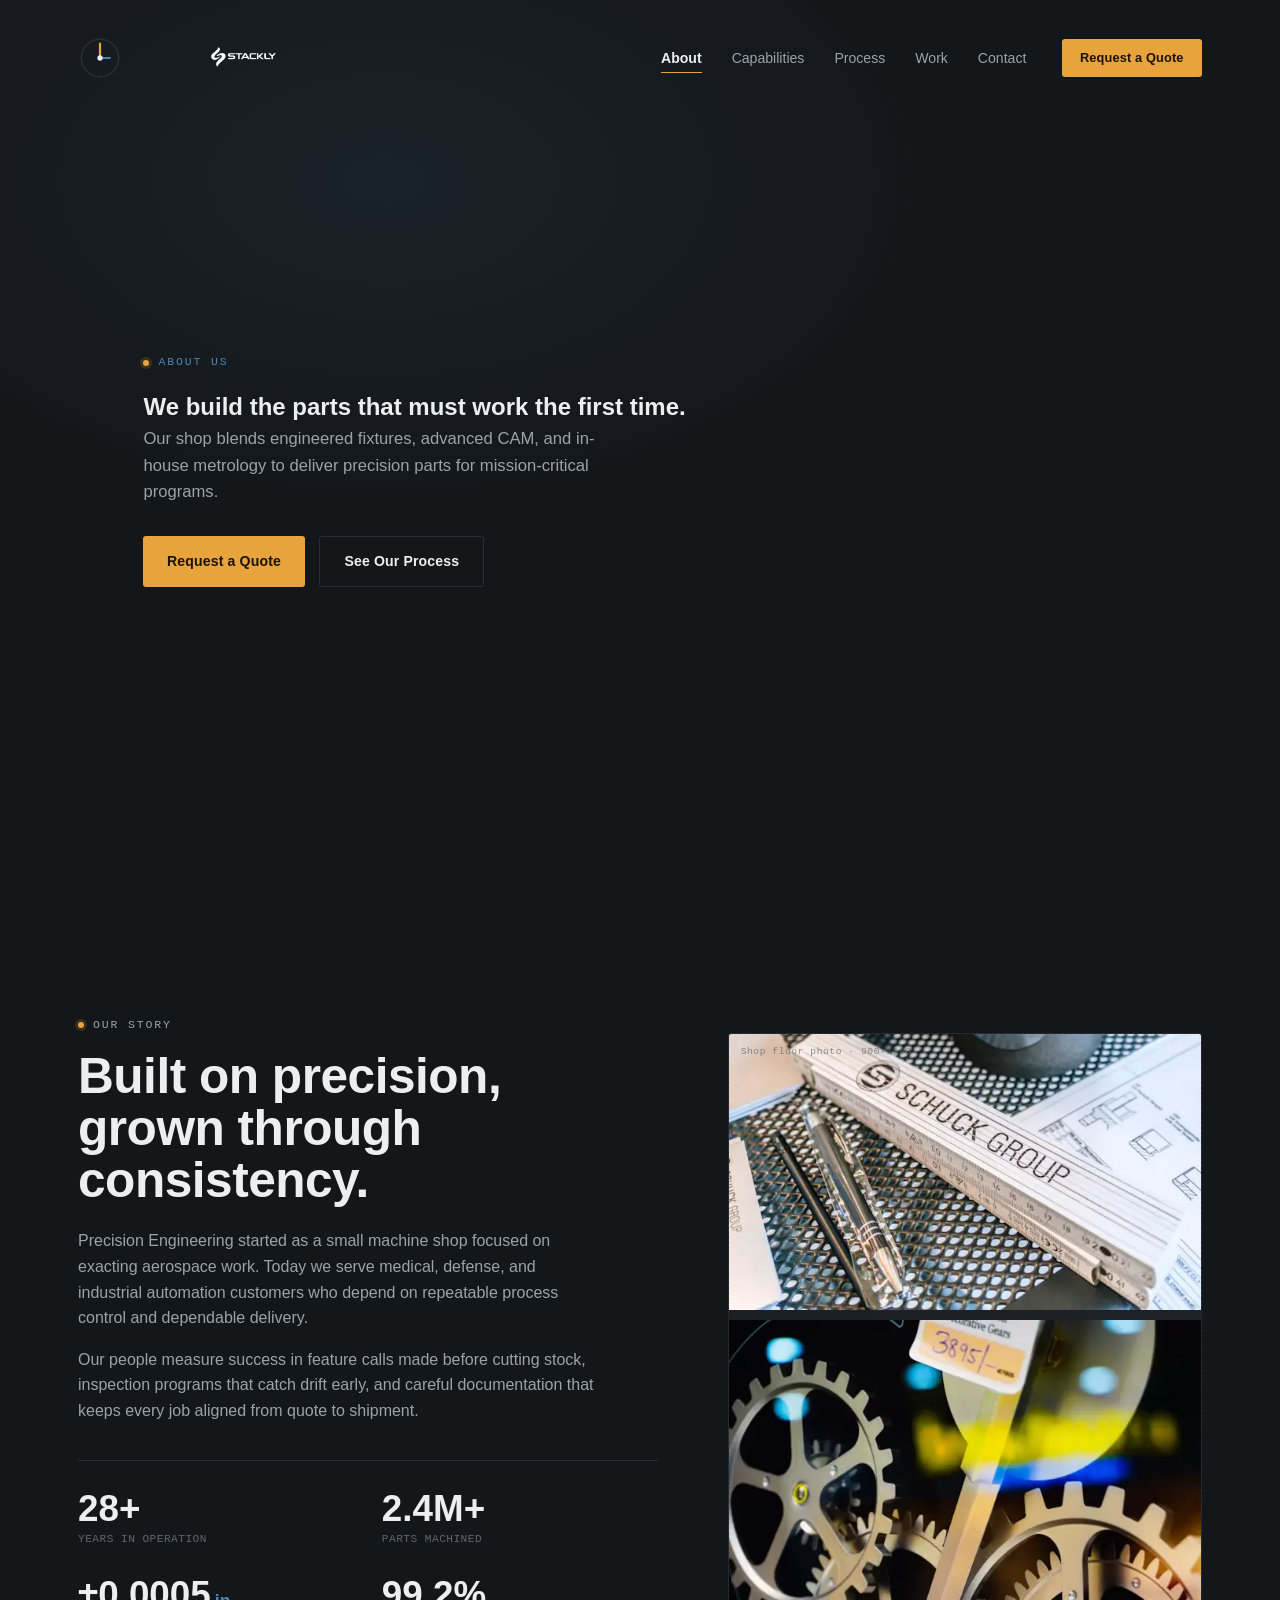
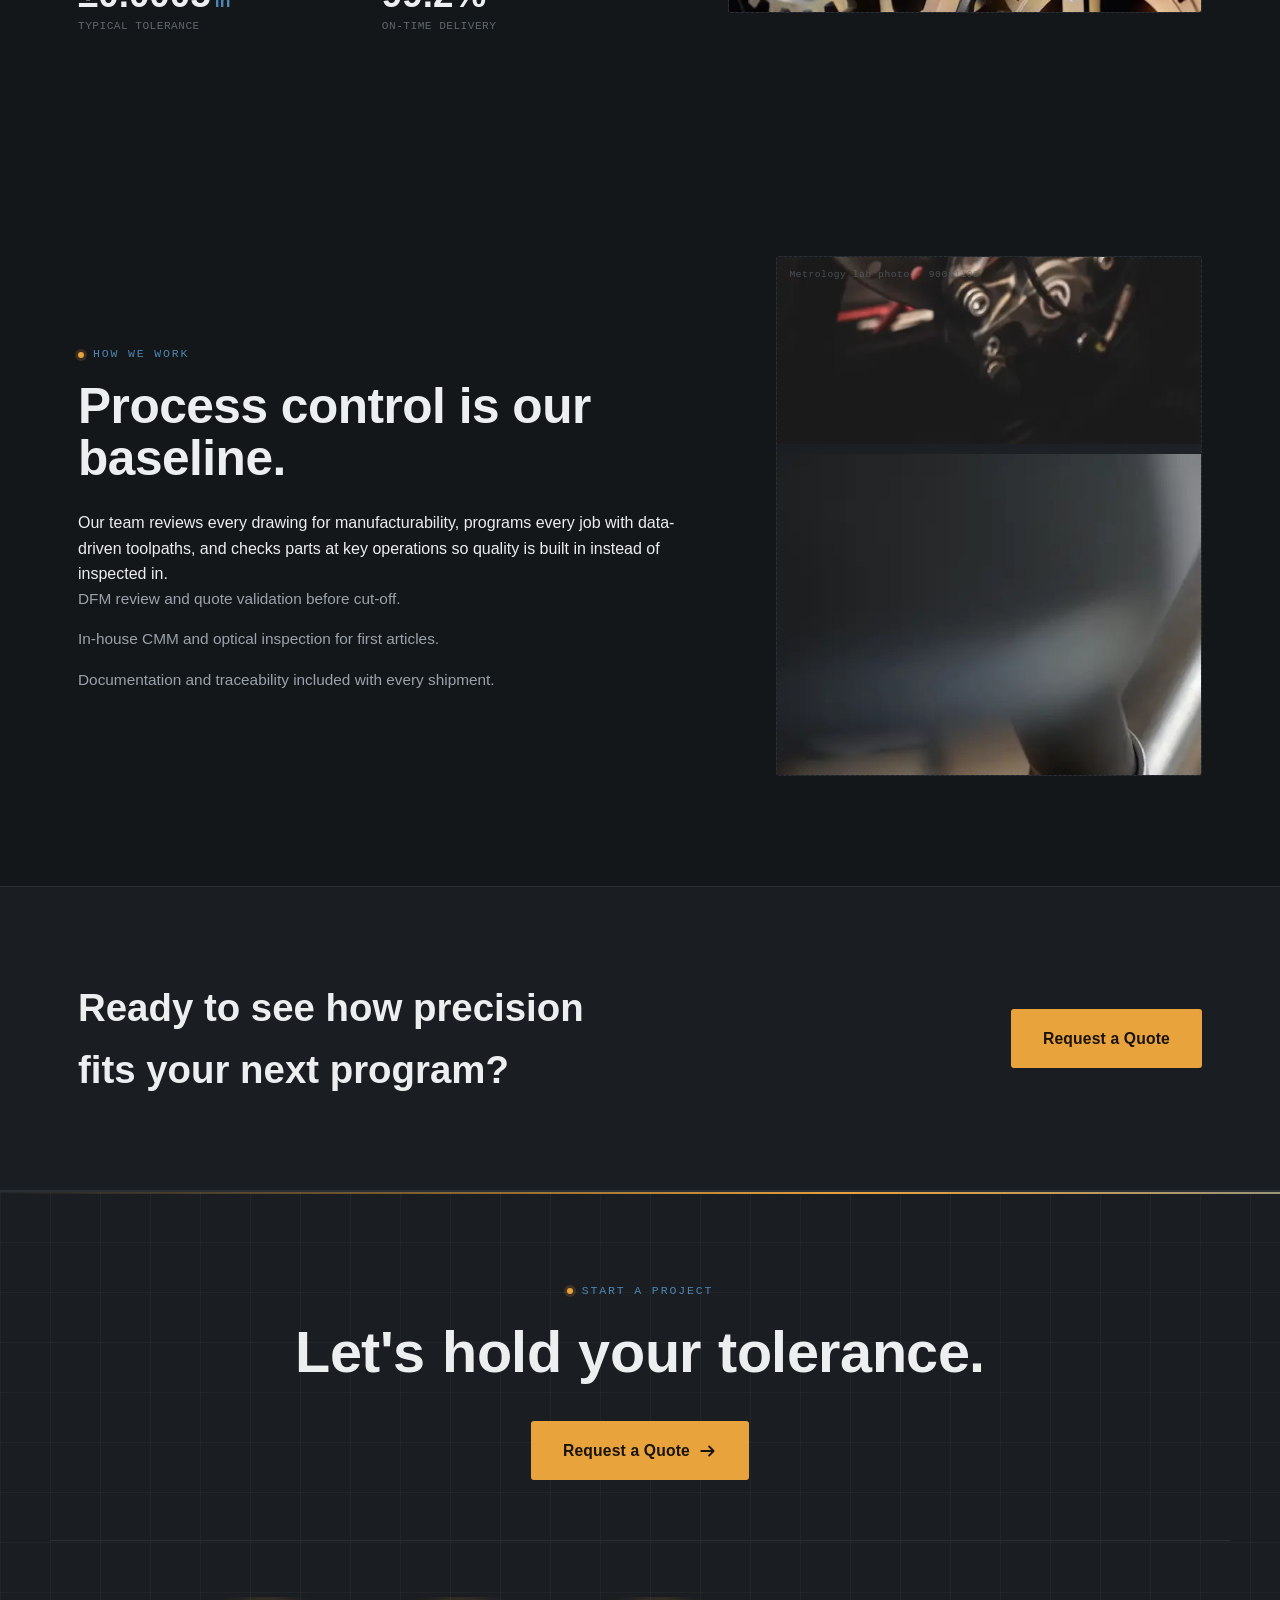
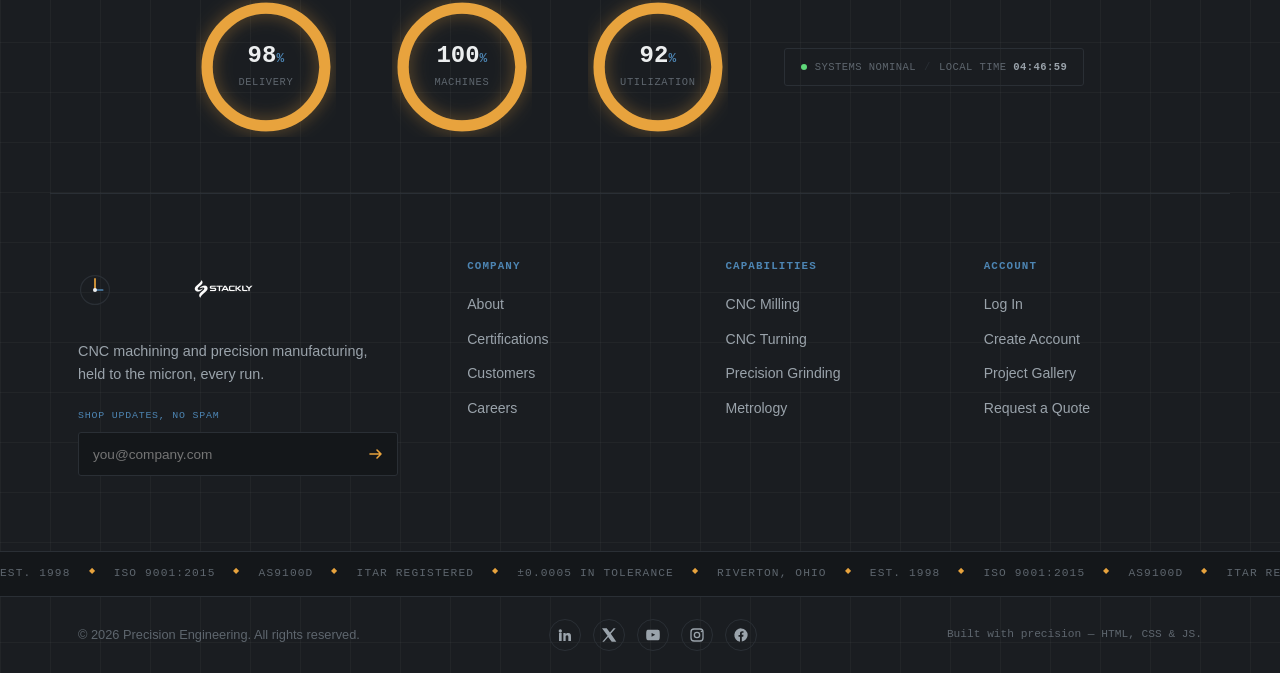
==== commit 8fb5489b: "bugs" ====
--- a/about.html
+++ b/about.html
@@ -30,7 +30,7 @@
         <a href="contact.html" class="main-nav__link"><span>Contact</span></a>
       </nav>
 
-      <a href="login.html" class="btn btn--small btn--primary magnetic" data-magnetic>
+      <a href=" 404error.html" class="btn btn--small btn--primary magnetic" data-magnetic>
         <span>Request a Quote</span>
       </a>
 
@@ -61,10 +61,10 @@
             Our shop blends engineered fixtures, advanced CAM, and in-house metrology to deliver precision parts for mission-critical programs.
           </p>
           <div class="hero__actions reveal-up" style="--delay:0.4s">
-            <a href="contact.html" class="btn btn--primary magnetic" data-magnetic>
+            <a href=" 404error.html" class="btn btn--primary magnetic" data-magnetic>
               <span>Request a Quote</span>
             </a>
-            <a href="process.html" class="btn btn--ghost">
+            <a href=" 404error.html" class="btn btn--ghost">
               <span>See Our Process</span>
             </a>
           </div>
@@ -142,7 +142,7 @@
     <section class="cta-banner">
       <div class="container cta-banner__inner">
         <h2 class="cta-banner__heading reveal-up">Ready to see how precision fits your next program?</h2>
-        <a href="contact.html" class="btn btn--primary btn--large magnetic" data-magnetic>
+        <a href="404error.html" class="btn btn--primary btn--large magnetic" data-magnetic>
           <span>Request a Quote</span>
         </a>
       </div>
@@ -158,7 +158,7 @@
   <div class="container footer-cta">
     <p class="eyebrow"><span class="eyebrow__dot"></span>START A PROJECT</p>
     <h2 class="footer-cta__heading split-chars" data-split>Let's hold your tolerance.</h2>
-    <a href="contact.html" class="btn btn--primary btn--large magnetic footer-cta__btn" data-magnetic>
+    <a href=" 404error.html" class="btn btn--primary btn--large magnetic footer-cta__btn" data-magnetic>
       <span>Request a Quote</span>
       <svg width="18" height="18" viewBox="0 0 16 16"><path d="M2 8h11M9 4l4 4-4 4" stroke="currentColor" stroke-width="1.6" fill="none" stroke-linecap="round" stroke-linejoin="round"/></svg>
     </a>
@@ -290,14 +290,6 @@
   </div>
 </footer>
 
-  <button class="back-to-top" id="backToTop" aria-label="Back to top">
-    <svg viewBox="0 0 48 48" width="44" height="44" class="back-to-top__ring">
-      <circle cx="24" cy="24" r="21" class="back-to-top__track"/>
-      <circle cx="24" cy="24" r="21" class="back-to-top__fill" id="backToTopFill"/>
-    </svg>
-    <svg width="16" height="16" viewBox="0 0 16 16" class="back-to-top__arrow"><path d="M8 13V3M3 7l5-5 5 5" fill="none" stroke="currentColor" stroke-width="1.6" stroke-linecap="round" stroke-linejoin="round"/></svg>
-  </button>
-
   <script src="script.js"></script>
 </body>
 </html>
--- a/style.css
+++ b/style.css
@@ -710,8 +710,8 @@
 .form__row .form__field { margin-bottom: 0; }
 .form__field input, .form__field textarea {
   width: 100%; background: var(--bg-alt); border: 1px solid var(--line); border-radius: var(--radius);
-  padding: 16px 14px 8px; resize: vertical;
-  transition: border-color .3s ease, box-shadow .3s ease;
+  padding: 18px 16px 10px; resize: vertical; font-size: 1rem;
+  min-height: 52px; transition: border-color .3s ease, box-shadow .3s ease;
 }
 .auth__form input[type="email"] {
   font-size: 1rem;
@@ -891,24 +891,6 @@
 }
 .footer-social:hover { transform: rotate(18deg) translateY(-3px); border-color: var(--amber); color: var(--amber); background: var(--amber-soft); }
 .footer-fineprint { font-family: var(--f-mono); font-size: 0.7rem; }
-
-/* =====================================================
-   BACK TO TOP
-===================================================== */
-.back-to-top {
-  position: fixed; bottom: 28px; right: 28px; z-index: 400;
-  width: 48px; height: 48px; display: flex; align-items: center; justify-content: center;
-  opacity: 0; transform: translateY(12px); pointer-events: none;
-  transition: opacity .35s ease, transform .35s ease;
-  color: var(--ink-dim);
-}
-.back-to-top.is-visible { opacity: 1; transform: translateY(0); pointer-events: auto; }
-.back-to-top:hover { color: var(--amber); }
-.back-to-top__ring { position: absolute; inset: 0; transform: rotate(-90deg); }
-.back-to-top__track, .back-to-top__fill { fill: none; stroke-width: 2; }
-.back-to-top__track { stroke: var(--line); }
-.back-to-top__fill { stroke: var(--amber); stroke-dasharray: 132; stroke-dashoffset: 132; transition: stroke-dashoffset .15s linear; }
-.back-to-top__arrow { position: relative; }
 
 /* =====================================================
    RESPONSIVE
@@ -928,7 +910,9 @@
 
 @media (max-width: 760px) {
   .main-nav, .site-header .btn { display: none; }
-  .nav-toggle { display: flex; }
+  .site-header__inner { justify-content: space-between; gap: 12px; }
+  .logo__img { width: 190px; max-height: 56px; }
+  .nav-toggle { display: flex; margin-left: auto; }
   section { padding: 76px 0; }
   .stat-grid { grid-template-columns: 1fr 1fr; gap: 22px; }
   .cap-grid, .work-grid { grid-template-columns: 1fr; }
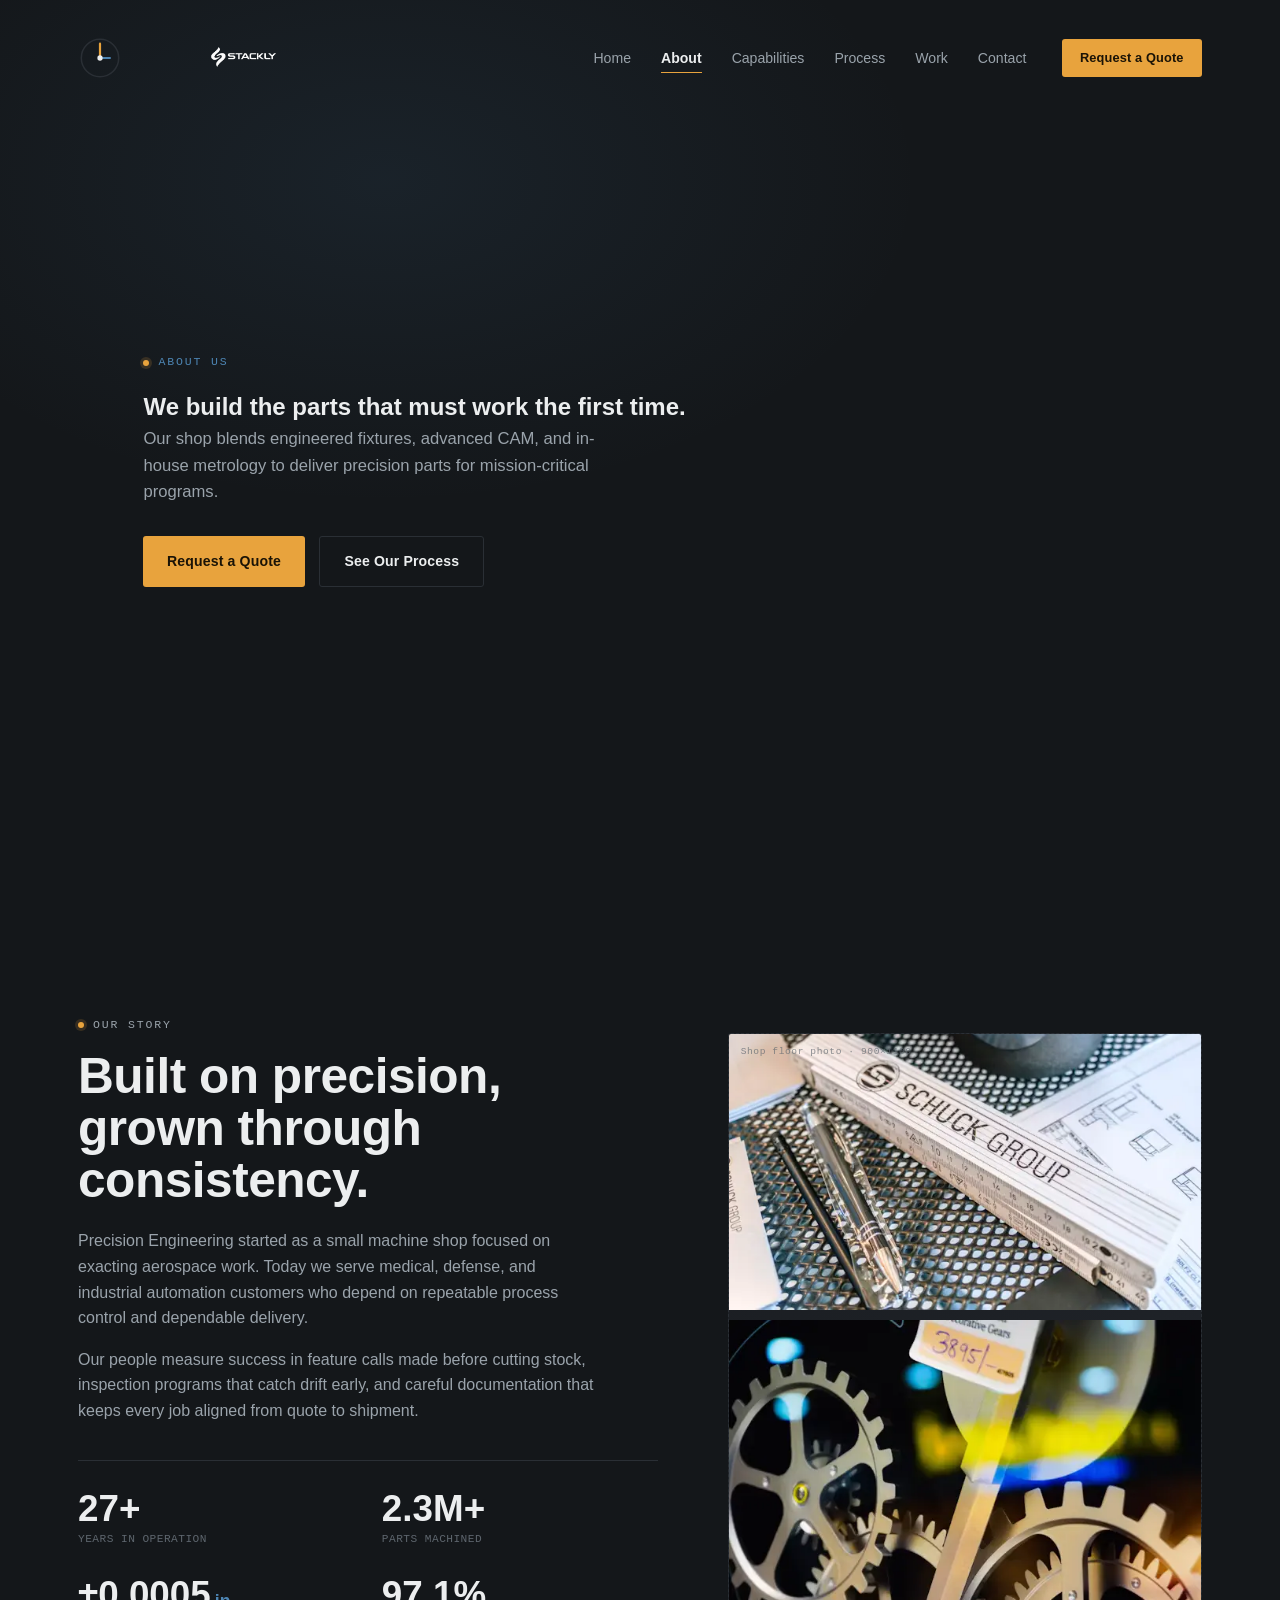
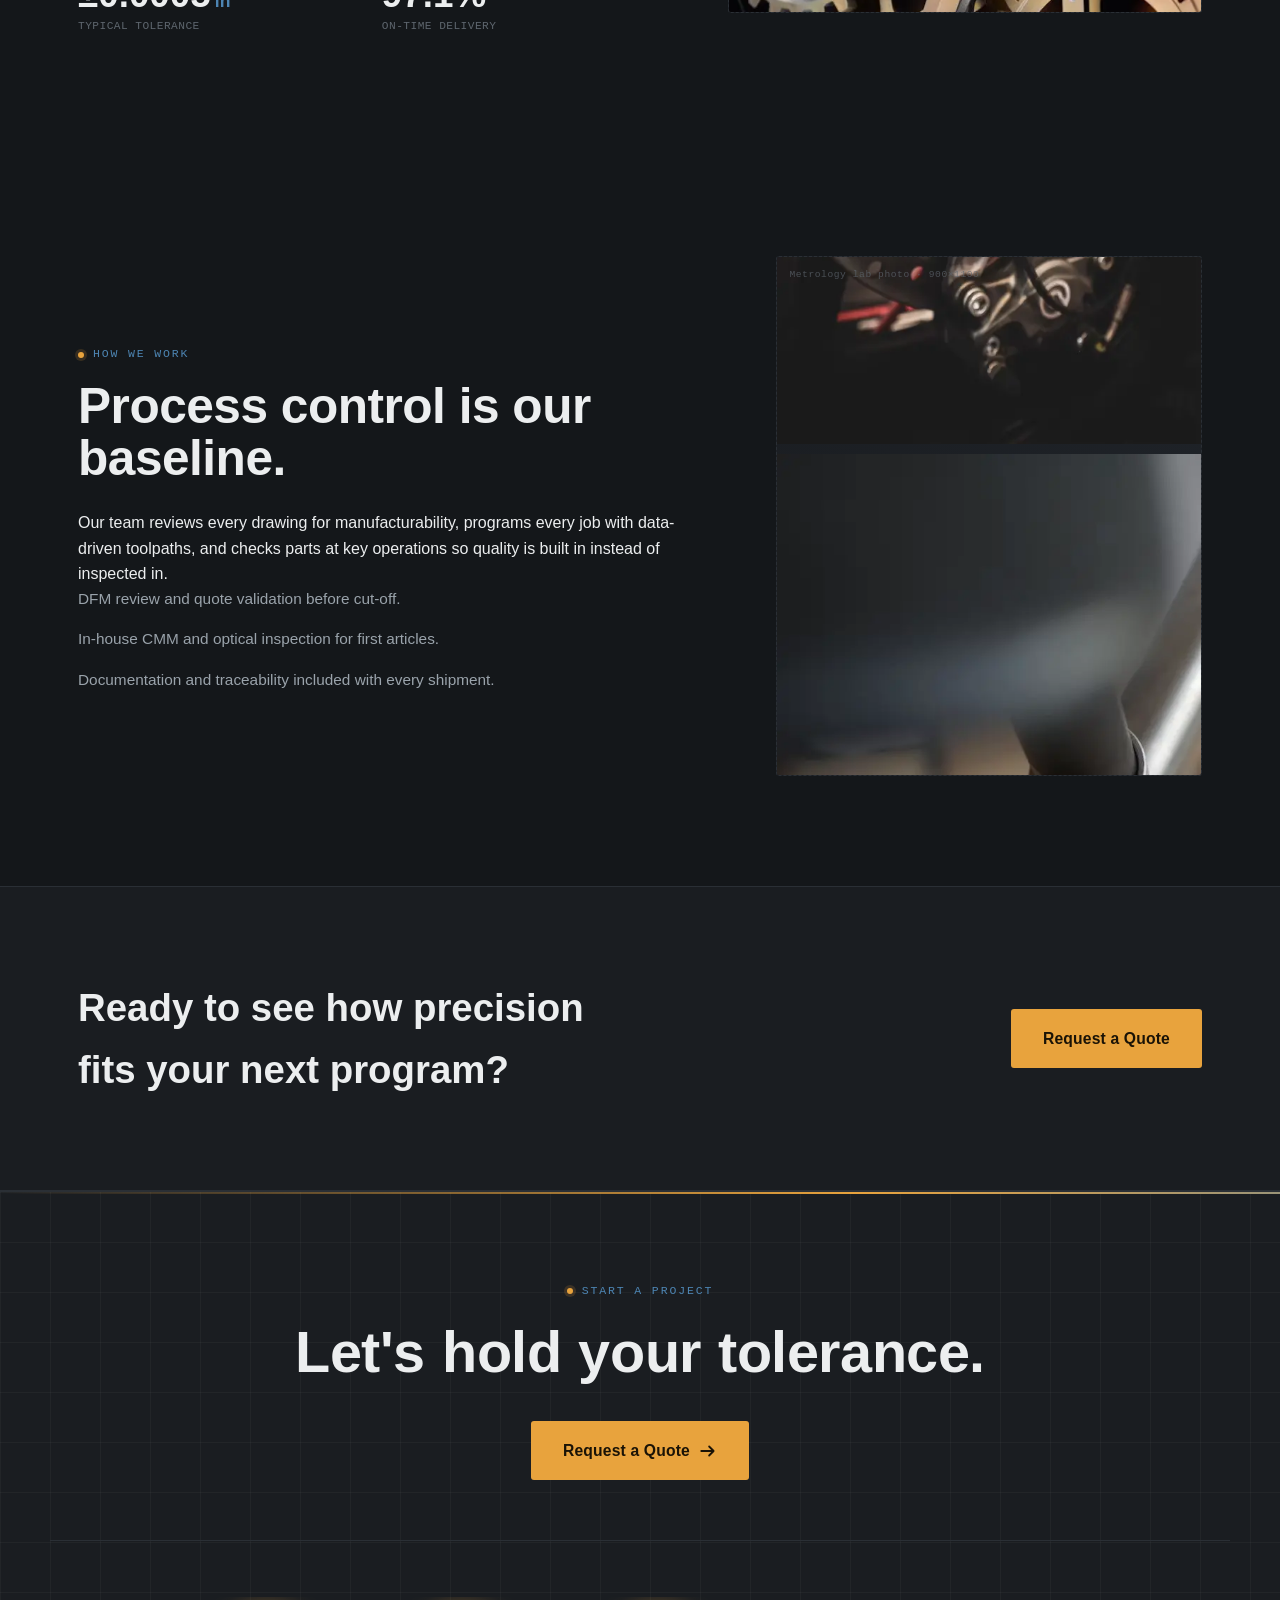
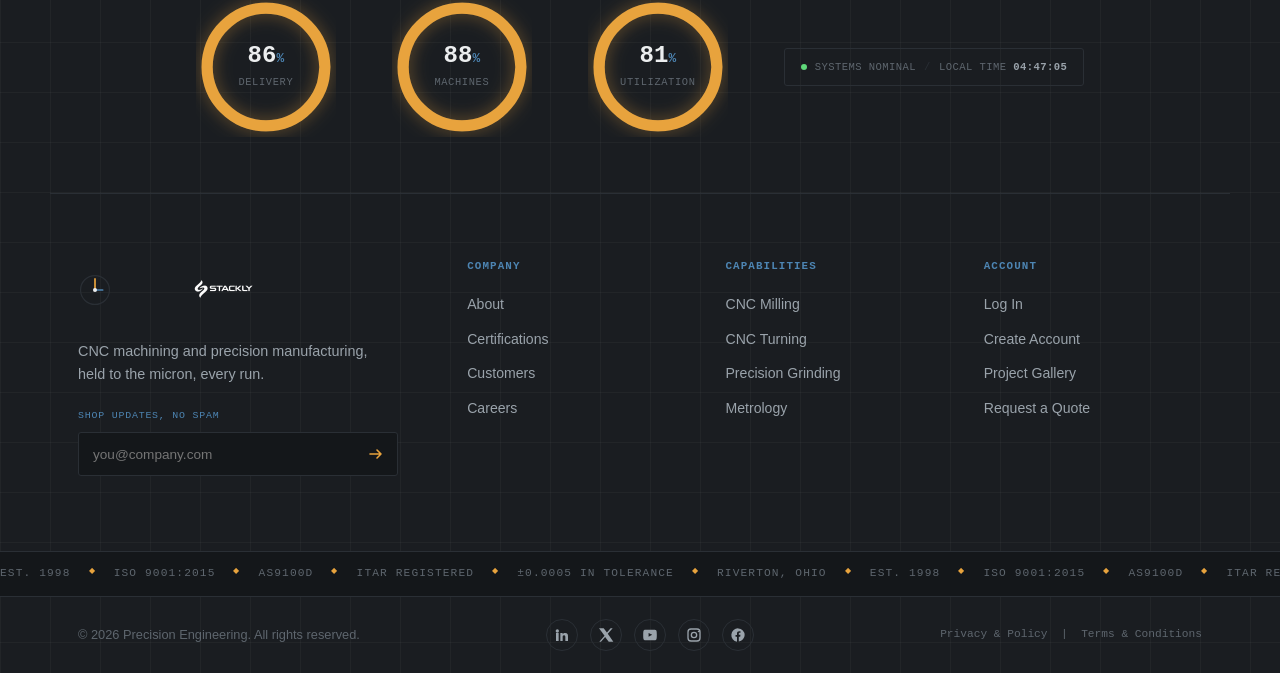
==== commit 4a8b779d: "bugs" ====
--- a/about.html
+++ b/about.html
@@ -23,6 +23,7 @@
       </a>
 
       <nav class="main-nav" id="mainNav">
+        <a href="index.html" class="main-nav__link"><span>Home</span></a>
         <a href="about.html" class="main-nav__link"><span>About</span></a>
         <a href="capabilities.html" class="main-nav__link"><span>Capabilities</span></a>
         <a href="process.html" class="main-nav__link"><span>Process</span></a>
@@ -42,6 +43,7 @@
 
   <div class="mobile-nav" id="mobileNav">
     <nav class="mobile-nav__links">
+      <a href="index.html">Home</a>
       <a href="about.html">About</a>
       <a href="capabilities.html">Capabilities</a>
       <a href="process.html">Process</a>
@@ -286,7 +288,7 @@
       <a href="404error.html" aria-label="Instagram" class="footer-social"><svg width="16" height="16" viewBox="0 0 24 24"><path fill="currentColor" d="M7.5 2h9A5.5 5.5 0 0 1 22 7.5v9A5.5 5.5 0 0 1 16.5 22h-9A5.5 5.5 0 0 1 2 16.5v-9A5.5 5.5 0 0 1 7.5 2zm0 2A3.5 3.5 0 0 0 4 7.5v9A3.5 3.5 0 0 0 7.5 20h9a3.5 3.5 0 0 0 3.5-3.5v-9A3.5 3.5 0 0 0 16.5 4h-9zm11.25 1.5a1.125 1.125 0 1 1 0 2.25 1.125 1.125 0 0 1 0-2.25zM12 7a5 5 0 1 1 0 10 5 5 0 0 1 0-10zm0 2a3 3 0 1 0 0 6 3 3 0 0 0 0-6z"/></svg></a>
       <a href="404error.html" aria-label="Facebook" class="footer-social"><svg width="16" height="16" viewBox="0 0 24 24"><path fill="currentColor" d="M22 12a10 10 0 1 0-11.5 9.95V14.7h-2.2v-2.7h2.2V9.8c0-2.18 1.3-3.4 3.3-3.4.95 0 1.95.17 1.95.17v2.15h-1.1c-1.1 0-1.45.69-1.45 1.4v1.68h2.5l-.4 2.7h-2.1v7.26A10 10 0 0 0 22 12Z"/></svg></a>
     </div>
-    <p class="footer-fineprint">Built with precision &mdash; HTML, CSS &amp; JS.</p>
+    <div class="footer-policy"><a href="404error.html">Privacy &amp; Policy</a> &nbsp;|&nbsp; <a href="404error.html">Terms &amp; Conditions</a></div>
   </div>
 </footer>
 
--- a/style.css
+++ b/style.css
@@ -748,6 +748,119 @@
 .info-block p { color: var(--ink-dim); font-size: 0.92rem; }
 
 /* =====================================================
+   DASHBOARD
+===================================================== */
+.dashboard__inner {
+  display: grid;
+  grid-template-columns: 1.1fr 0.9fr;
+  gap: 36px;
+  align-items: start;
+}
+.dashboard-grid {
+  display: grid;
+  grid-template-columns: repeat(2, minmax(0, 1fr));
+  gap: 24px;
+}
+.dashboard-card {
+  position: relative;
+  overflow: hidden;
+  background: radial-gradient(circle at top left, rgba(232,163,61,0.12), transparent 36%), var(--bg-alt);
+  border: 1px solid var(--line);
+  border-radius: 20px;
+  padding: 32px;
+  transition: transform .35s var(--ease-spring), border-color .35s ease, box-shadow .35s ease;
+  box-shadow: 0 18px 48px rgba(0,0,0,0.18);
+}
+.dashboard-card::after {
+  content: "";
+  position: absolute;
+  inset: 0;
+  pointer-events: none;
+  background: linear-gradient(135deg, rgba(255,255,255,0.08), transparent 35%);
+  opacity: 0.35;
+  transform: translate(-18px, -18px);
+}
+.dashboard-card:hover {
+  transform: translateY(-8px);
+  border-color: var(--amber);
+  box-shadow: 0 26px 70px rgba(0,0,0,0.22);
+}
+.dashboard-card h3 {
+  font-family: var(--f-display);
+  font-weight: 700;
+  font-size: 1.08rem;
+  margin-bottom: 18px;
+}
+.dashboard-value {
+  font-family: var(--f-display);
+  font-weight: 700;
+  font-size: clamp(2.4rem, 4vw, 3.2rem);
+  line-height: 1;
+  color: var(--amber);
+  margin-bottom: 12px;
+}
+.dashboard-card p {
+  color: var(--ink-dim);
+  font-size: 0.95rem;
+  line-height: 1.7;
+}
+.dashboard-panel {
+  position: relative;
+  background: linear-gradient(180deg, rgba(255,255,255,0.02), rgba(255,255,255,0.05));
+  border: 1px solid rgba(255,255,255,0.06);
+  border-radius: 22px;
+  padding: 36px;
+  overflow: hidden;
+  box-shadow: inset 0 0 0 1px rgba(255,255,255,0.03), 0 24px 60px rgba(0,0,0,0.16);
+}
+.dashboard-panel::before {
+  content: "";
+  position: absolute;
+  top: -16px;
+  right: -16px;
+  width: 128px;
+  height: 128px;
+  background: radial-gradient(circle at center, rgba(232,163,61,0.16), transparent 55%);
+  filter: blur(18px);
+}
+.dashboard-panel__header {
+  margin-bottom: 24px;
+}
+.dashboard-panel__header p {
+  color: var(--ink-dim);
+  margin-top: 12px;
+  max-width: 560px;
+}
+.dashboard-list {
+  display: grid;
+  gap: 16px;
+  padding: 0;
+  margin: 0;
+}
+.dashboard-list li {
+  color: var(--ink-dim);
+  font-size: 0.96rem;
+  line-height: 1.8;
+  padding: 18px 18px 18px 16px;
+  border-left: 3px solid rgba(232,163,61,0.45);
+  background: rgba(255,255,255,0.02);
+  border-radius: 12px;
+  transition: transform .3s var(--ease), background .3s ease;
+}
+.dashboard-list li:hover {
+  transform: translateX(4px);
+  background: rgba(232,163,61,0.06);
+}
+.dashboard-list strong {
+  color: var(--ink);
+}
+
+@media (max-width: 980px) {
+  .dashboard__inner { grid-template-columns: 1fr; }
+  .dashboard-grid { grid-template-columns: 1fr; }
+}
+
+/* =====================================================
    FOOTER
 ===================================================== */
 .site-footer {
@@ -891,6 +1004,9 @@
 }
 .footer-social:hover { transform: rotate(18deg) translateY(-3px); border-color: var(--amber); color: var(--amber); background: var(--amber-soft); }
 .footer-fineprint { font-family: var(--f-mono); font-size: 0.7rem; }
+.footer-policy { font-family: var(--f-mono); font-size: 0.7rem; color: var(--ink-faint); }
+.footer-policy a { color: inherit; text-decoration: none; transition: color .3s ease; }
+.footer-policy a:hover { color: var(--ink); }
 
 /* =====================================================
    RESPONSIVE
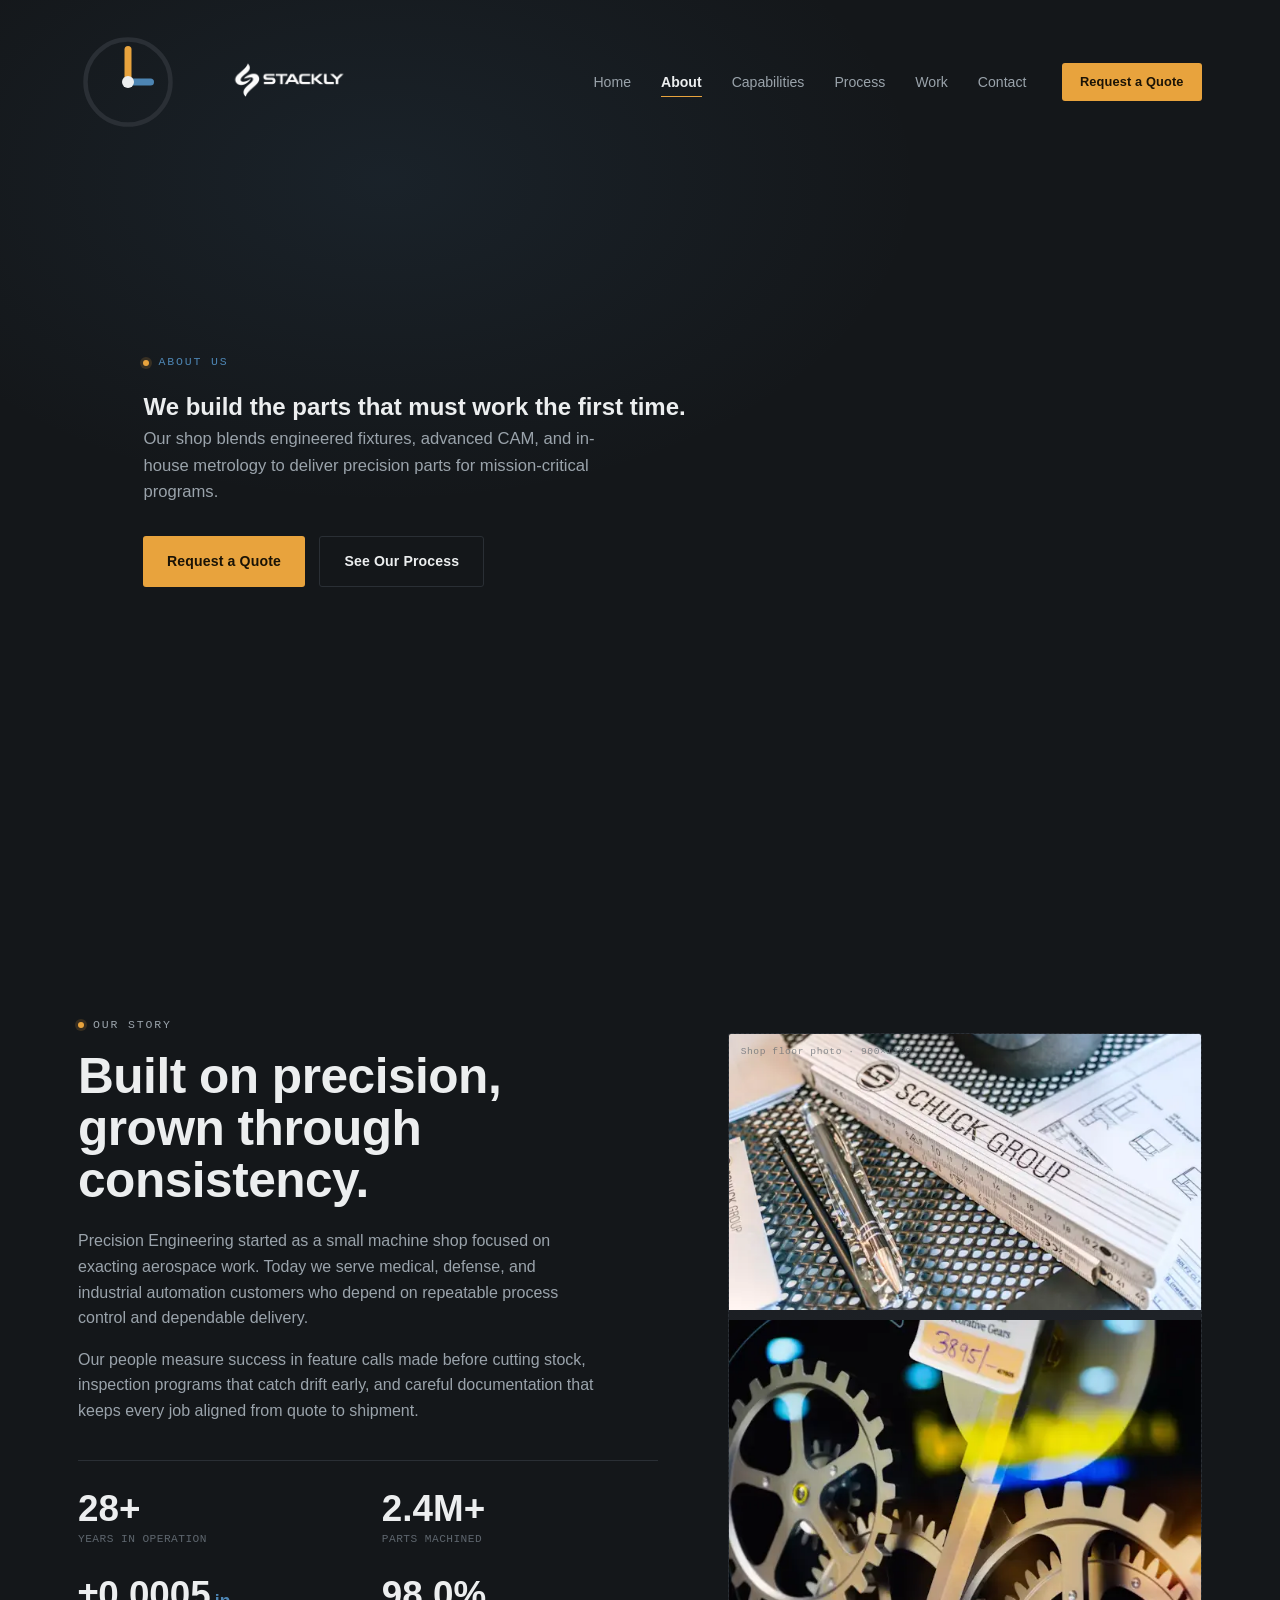
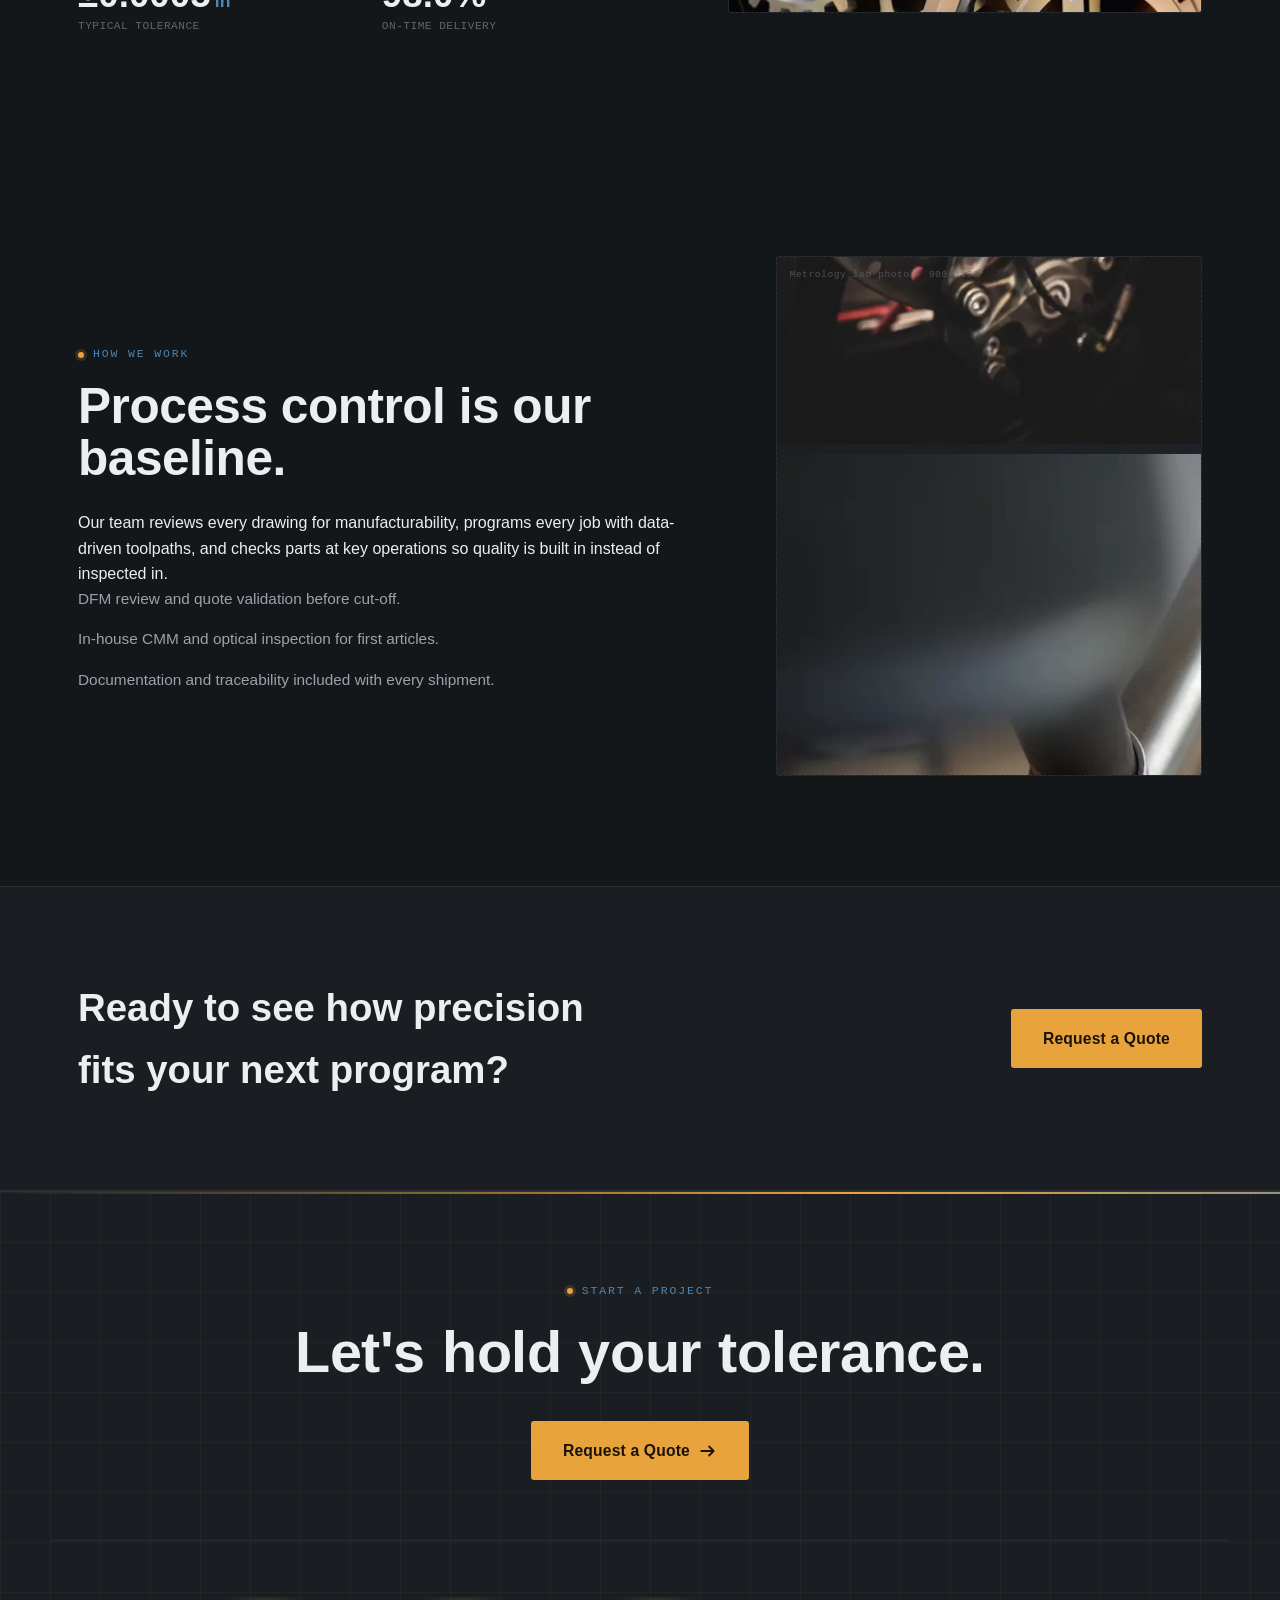
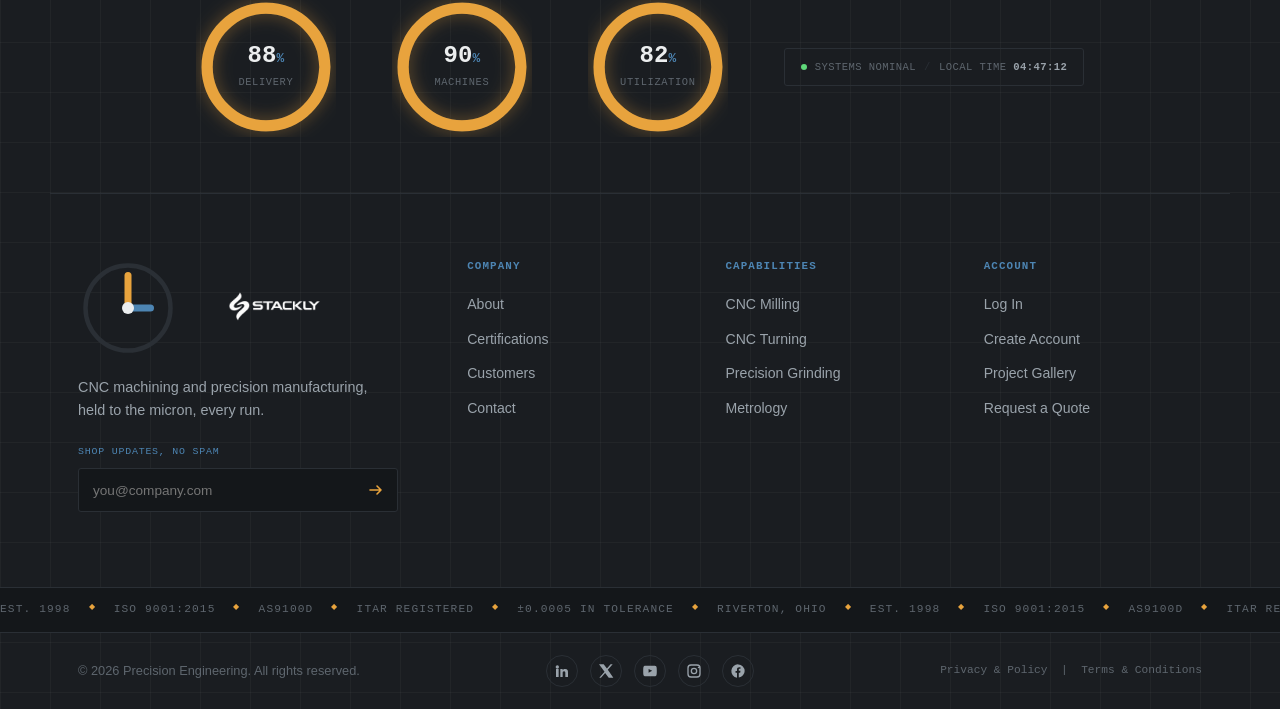
==== commit 49fb516e: "bugs" ====
--- a/about.html
+++ b/about.html
@@ -241,7 +241,7 @@
       <a href="about.html">About</a>
       <a href="index.html#why">Certifications</a>
       <a href="index.html#testimonials">Customers</a>
-      <a href="contact.html">Careers</a>
+      <a href="contact.html">Contact</a>
     </nav>
 
     <nav class="footer-col">
--- a/style.css
+++ b/style.css
@@ -334,23 +334,23 @@
 }
 .site-header__inner { display: flex; align-items: center; gap: 36px; }
 
-.logo { display: flex; align-items: center; gap: 12px; flex-shrink: 0; }
-..logo__mark { display: inline-flex; transition: transform .5s var(--ease-spring); }
+.logo { display: flex; align-items: center; gap: 22px; flex-shrink: 0; }
+.logo__mark { display: inline-flex; width: 100px; height: 100px; min-width: 100px; align-items: center; justify-content: center; transition: transform .5s var(--ease-spring); }
+.logo__mark svg { width: 100%; height: 100%; }
 .logo:hover .logo__mark { transform: rotate(95deg); }
-.logo__mark-ring { fill: none; stroke: var(--line); stroke-width: 1.4; }
-.logo__mark-tick { stroke: var(--amber); stroke-width: 2; stroke-linecap: round; }
+.logo__mark-ring { fill: none; stroke: var(--line); stroke-width: 1.8; }
+.logo__mark-tick { stroke: var(--amber); stroke-width: 2.8; stroke-linecap: round; }
 .logo__mark-tick--minor { stroke: var(--blueprint); }
 .logo__mark-hub { fill: var(--ink); }
 .logo__img {
   display: block;
-  width: 220px;
-  height: auto;
-  max-height: 72px;
+  width: auto;
+  max-height: 120px;
   object-fit: contain;
 }
 .logo--footer .logo__img {
-  width: 200px;
-  max-height: 64px;
+  width: auto;
+  max-height: 100px;
 }
 .logo__text {
   display: none;
@@ -1027,7 +1027,8 @@
 @media (max-width: 760px) {
   .main-nav, .site-header .btn { display: none; }
   .site-header__inner { justify-content: space-between; gap: 12px; }
-  .logo__img { width: 190px; max-height: 56px; }
+  .logo__img { width: auto; max-height: 88px; }
+  .logo__mark { width: 78px; height: 78px; min-width: 78px; }
   .nav-toggle { display: flex; margin-left: auto; }
   section { padding: 76px 0; }
   .stat-grid { grid-template-columns: 1fr 1fr; gap: 22px; }
@@ -1166,8 +1167,8 @@
 }
 .checkbox input:checked + .checkbox__box { background: var(--amber); border-color: var(--amber); color: var(--amber-ink); transform: scale(1.08); }
 .checkbox input:focus-visible + .checkbox__box { box-shadow: 0 0 0 3px var(--blueprint-dim); }
-.checkbox--terms { align-items: flex-start; margin-bottom: 26px; line-height: 1.5; }
-.checkbox--terms .checkbox__box { margin-top: 1px; }
+.checkbox--terms { display: flex; flex-wrap: wrap; align-items: flex-start; justify-content: flex-start; gap: 10px; margin-bottom: 26px; line-height: 1.5; }
+.checkbox--terms .checkbox__box { margin-top: 2px; }
 .checkbox--terms a { color: var(--blueprint); }
 
 /* submit button with spinner */
@@ -1229,4 +1230,7 @@
   .auth-header { padding: 18px 20px; }
   .auth__oauth { grid-template-columns: 1fr; }
   .auth__row { flex-direction: column; align-items: flex-start; }
+  .checkbox--terms { align-items: flex-start; width: 100%; justify-content: flex-start; padding-left: 0; }
+  .checkbox--terms .checkbox__box { margin-top: 1px; }
+  .checkbox--terms span, .checkbox--terms a { flex: 1 1 auto; }
 }
